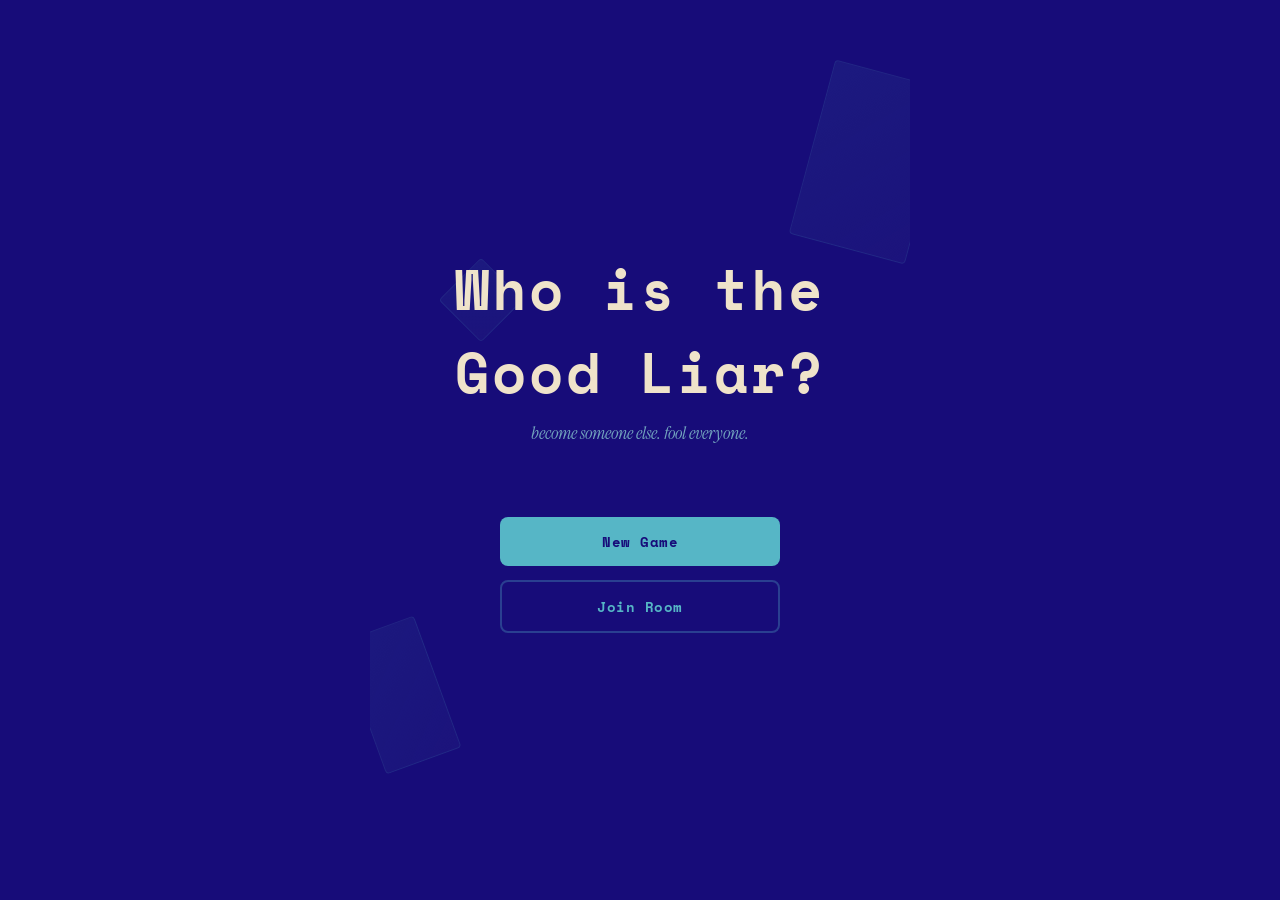
==== public/index.html @ 17dc5bae "Merge remote-tracking branch 'origin/Mariam's-Demo' into Nasra's-Demo # Conflicts: #	.idea/checkstyl" ====
<!DOCTYPE html>
<html lang="en">
<head>
    <meta charset="UTF-8" />
    <meta name="viewport" content="width=device-width, initial-scale=1.0, maximum-scale=1.0, user-scalable=no" />
    <title>Who is the Good Liar?</title>
    <link rel="preconnect" href="https://fonts.googleapis.com" />
    <link rel="preconnect" href="https://fonts.gstatic.com" crossorigin />
    <link href="https://fonts.googleapis.com/css2?family=Space+Mono:wght@400;700&family=Instrument+Serif:ital@0;1&display=swap" rel="stylesheet" />
    <link rel="stylesheet" href="css/style.css">
</head>
<body>

<!-- ═══════════════════════════════════════════════════ -->
<!-- SCREEN 1: LANDING                                  -->
<!-- ═══════════════════════════════════════════════════ -->
<div id="screen-landing" class="screen active">
    <div class="screen-inner">
        <div class="landing-deco">
            <div class="mirror-shard shard-1"></div>
            <div class="mirror-shard shard-2"></div>
            <div class="mirror-shard shard-3"></div>
        </div>

        <header class="landing-header">
            <h1 class="game-title" data-text="Who is the Good Liar?">Who is the Good Liar?</h1>
            <p class="game-tagline">become someone else. fool everyone.</p>
        </header>

        <div class="landing-actions">
            <button class="btn btn-primary" id="btn-new-game">New Game</button>
            <button class="btn btn-ghost" id="btn-join-game">Join Room</button>
        </div>

        <!-- Join form (hidden by default, shown when "Join Room" clicked) -->
        <div class="join-form hidden" id="join-form">
            <div class="input-group">
                <label for="join-name">Your name</label>
                <input type="text" id="join-name" placeholder="Enter your name..." maxlength="20" autocomplete="off" />
            </div>
            <div class="input-group">
                <label for="join-code">Room code</label>
                <input type="text" id="join-code" placeholder="XXXX" maxlength="4" class="input-code" autocomplete="off" />
            </div>
            <button class="btn btn-primary" id="btn-join-submit" disabled>Join Game</button>
            <button class="btn-back" id="btn-join-back">← back</button>
        </div>
    </div>
</div>

<!-- ═══════════════════════════════════════════════════ -->
<!-- SCREEN 2: NEW GAME SETUP (Host Only)               -->
<!-- ═══════════════════════════════════════════════════ -->
<div id="screen-setup" class="screen">
    <div class="screen-inner">
        <h2 class="screen-title">Game Settings</h2>

        <div class="setup-form">
            <div class="input-group">
                <label for="host-name">Your name</label>
                <input type="text" id="host-name" placeholder="Enter your name..." maxlength="20" autocomplete="off" />
            </div>

            <div class="setting-group">
                <label>Number of Players</label>
                <div class="chip-select" id="select-players">
                    <button class="chip selected" data-value="4">4</button>
                    <button class="chip" data-value="5">5</button>
                    <button class="chip" data-value="6">6</button>
                    <button class="chip" data-value="7">7</button>
                    <button class="chip" data-value="8">8</button>
                </div>
            </div>

            <div class="setting-group">
                <label>Round 1 Questions <span class="label-hint">(be yourself)</span></label>
                <div class="chip-select" id="select-r1-questions">
                    <button class="chip selected" data-value="7">7</button>
                    <button class="chip" data-value="8">8</button>
                    <button class="chip" data-value="9">9</button>
                    <button class="chip" data-value="10">10</button>
                </div>
            </div>

            <div class="setting-group">
                <label>Round 2 Questions <span class="label-hint">(be someone else)</span></label>
                <div class="chip-select" id="select-r2-questions">
                    <button class="chip selected" data-value="4">4</button>
                    <button class="chip" data-value="5">5</button>
                    <button class="chip" data-value="6">6</button>
                    <button class="chip" data-value="7">7</button>
                </div>
            </div>

            <div class="setting-group">
                <label>Timer per Round: <span class="timer-value" id="timer-value">5 min</span></label>
                <input type="range" id="timer-slider" min="2" max="10" value="5" class="slider" />
                <div class="slider-labels">
                    <span>2 min</span>
                    <span>10 min</span>
                </div>
            </div>

            <button class="btn btn-primary btn-full" id="btn-create-game" disabled>Create Game</button>
        </div>

        <button class="btn-back" id="btn-setup-back">← back</button>
    </div>
</div>

<!-- ═══════════════════════════════════════════════════ -->
<!-- SCREEN 3: LOBBY / WAITING ROOM                     -->
<!-- ═══════════════════════════════════════════════════ -->
<div id="screen-lobby" class="screen">
    <div class="screen-inner">
        <h2 class="screen-title">Waiting Room</h2>

        <div class="room-code-box">
            <span class="room-code-label">ROOM CODE</span>
            <span class="room-code" id="lobby-room-code">XXXX</span>
        </div>

        <div class="share-link-box">
            <label>Share this link</label>
            <div class="copy-row">
                <input type="text" id="lobby-link" readonly class="link-input" />
                <button class="btn-icon" id="btn-copy-link" title="Copy link">📋</button>
            </div>
            <span class="copy-toast hidden" id="copy-toast">Copied!</span>
        </div>

        <div class="players-section">
            <h3>Players <span class="player-count" id="lobby-player-count">1 / 4</span></h3>
            <ul class="player-list" id="lobby-player-list">
                <!-- Dynamically filled -->
                <!-- <li class="player-item"><span class="player-avatar">A</span><span class="player-name">Alice</span><span class="host-tag">HOST</span></li> -->
            </ul>
        </div>

        <div class="lobby-actions">
            <button class="btn btn-primary btn-full" id="btn-start-game" disabled>
                Waiting for players...
            </button>
        </div>
    </div>
</div>

<!-- ═══════════════════════════════════════════════════ -->
<!-- SCREEN 4: ROUND 1 — BE YOURSELF                    -->
<!-- ═══════════════════════════════════════════════════ -->
<div id="screen-round1" class="screen">
    <div class="screen-inner">
        <div class="round-header">
            <div class="round-badge">ROUND 1</div>
            <h2 class="round-title">Be Yourself</h2>
            <p class="round-subtitle">Answer honestly. These answers define you.</p>
        </div>

        <div class="timer-bar">
            <div class="timer-fill" id="r1-timer-fill"></div>
            <span class="timer-text" id="r1-timer-text">5:00</span>
        </div>

        <div class="questions-container" id="r1-questions">
            <!-- Dynamically filled with questions -->
            <!--
            <div class="question-block">
              <span class="q-number">Q1</span>
              <p class="q-text">What food would you defend with your life?</p>
              <textarea class="q-answer" data-index="0" placeholder="Your answer..." rows="2"></textarea>
            </div>
            -->
        </div>

        <div class="round-footer">
            <div class="progress-indicator">
                <span class="progress-text" id="r1-progress">0 / 7 answered</span>
                <div class="progress-bar-mini">
                    <div class="progress-fill-mini" id="r1-progress-fill"></div>
                </div>
            </div>
            <button class="btn btn-primary" id="btn-r1-done" disabled>Done ✓</button>
        </div>
    </div>
</div>

<!-- ═══════════════════════════════════════════════════ -->
<!-- SCREEN 5: ROUND 1 WAITING                          -->
<!-- ═══════════════════════════════════════════════════ -->
<div id="screen-round1-wait" class="screen">
    <div class="screen-inner screen-center">
        <div class="waiting-icon pulse">◈</div>
        <h2 class="waiting-title">Answers Sealed</h2>
        <p class="waiting-sub">Waiting for other players...</p>

        <div class="timer-bar timer-bar-small">
            <div class="timer-fill" id="r1-wait-timer-fill"></div>
            <span class="timer-text" id="r1-wait-timer-text">2:30</span>
        </div>

        <div class="waiting-progress">
            <span id="r1-wait-count">1 / 4 done</span>
            <div class="progress-bar-mini">
                <div class="progress-fill-mini" id="r1-wait-progress-fill"></div>
            </div>
        </div>
    </div>
</div>

<!-- ═══════════════════════════════════════════════════ -->
<!-- SCREEN 6: ROUND 2 — BE SOMEONE ELSE                -->
<!-- ═══════════════════════════════════════════════════ -->
<div id="screen-round2" class="screen">
    <div class="screen-inner">
        <div class="round-header">
            <div class="round-badge round-badge-alt">ROUND 2</div>
            <h2 class="round-title">Be Someone Else</h2>
            <p class="round-subtitle">Read their answers. Become them. Fool everyone.</p>
        </div>

        <div class="timer-bar">
            <div class="timer-fill" id="r2-timer-fill"></div>
            <span class="timer-text" id="r2-timer-text">5:00</span>
        </div>

        <!-- The assigned player's Round 1 answers for reference -->
        <div class="assigned-profile" id="r2-assigned-profile">
            <h3 class="profile-header">Their Round 1 Answers</h3>
            <div class="profile-answers" id="r2-profile-answers">
                <!-- Dynamically filled -->
                <!--
                <div class="profile-qa">
                  <span class="profile-q">What food would you defend?</span>
                  <span class="profile-a">"Pizza forever"</span>
                </div>
                -->
            </div>
            <button class="btn btn-ghost btn-sm" id="btn-toggle-profile">Hide Profile ▲</button>
        </div>

        <!-- Round 2 questions -->
        <div class="questions-container" id="r2-questions">
            <!-- Dynamically filled -->
        </div>

        <div class="round-footer">
            <div class="progress-indicator">
                <span class="progress-text" id="r2-progress">0 / 4 answered</span>
                <div class="progress-bar-mini">
                    <div class="progress-fill-mini" id="r2-progress-fill"></div>
                </div>
            </div>
            <button class="btn btn-primary" id="btn-r2-done" disabled>Done ✓</button>
        </div>
    </div>
</div>

<!-- ═══════════════════════════════════════════════════ -->
<!-- SCREEN 7: ROUND 2 WAITING                          -->
<!-- ═══════════════════════════════════════════════════ -->
<div id="screen-round2-wait" class="screen">
    <div class="screen-inner screen-center">
        <div class="waiting-icon pulse">◈</div>
        <h2 class="waiting-title">Identity Sealed</h2>
        <p class="waiting-sub">Waiting for other liars...</p>

        <div class="timer-bar timer-bar-small">
            <div class="timer-fill" id="r2-wait-timer-fill"></div>
            <span class="timer-text" id="r2-wait-timer-text">2:30</span>
        </div>

        <div class="waiting-progress">
            <span id="r2-wait-count">1 / 4 done</span>
            <div class="progress-bar-mini">
                <div class="progress-fill-mini" id="r2-wait-progress-fill"></div>
            </div>
        </div>
    </div>
</div>

<!-- ═══════════════════════════════════════════════════ -->
<!-- SCREEN 8: VOTING — HOT SEAT                        -->
<!-- ═══════════════════════════════════════════════════ -->
<div id="screen-voting" class="screen">
    <div class="screen-inner">
        <div class="round-header">
            <div class="round-badge round-badge-vote">VOTING</div>
            <h2 class="round-title" id="voting-title">Evaluating P1</h2>
            <p class="round-subtitle" id="voting-subtitle">Rate how well the impersonator matched</p>
        </div>

        <!-- Voting progress dots -->
        <div class="voting-dots" id="voting-dots">
            <!-- <span class="dot dot-active"></span><span class="dot"></span>... -->
        </div>

        <!-- The player being evaluated sees this -->
        <div class="voting-locked hidden" id="voting-locked">
            <div class="locked-icon">🔒</div>
            <h3>You're being evaluated</h3>
            <p>Sit tight — other players are voting on whether your impersonator fooled them.</p>
        </div>

        <!-- Other players see this -->
        <div class="voting-active" id="voting-active">
            <!-- Round 1 answers (the real person) -->
            <div class="voting-section">
                <h3 class="voting-section-label">Round 1 — Their Real Answers</h3>
                <div class="voting-answers" id="voting-r1-answers">
                    <!-- Dynamically filled -->
                </div>
            </div>

            <!-- Round 2 answers (the impersonator) -->
            <div class="voting-section voting-section-alt">
                <h3 class="voting-section-label">Round 2 — The Impersonator's Answers</h3>
                <div class="voting-answers" id="voting-r2-answers">
                    <!-- Dynamically filled -->
                </div>
            </div>

            <!-- Star rating -->
            <div class="rating-section">
                <p class="rating-prompt">Does Round 2 match Round 1?<br>Is the impersonator a good liar?</p>
                <div class="star-rating" id="star-rating">
                    <button class="star" data-value="1">★</button>
                    <button class="star" data-value="2">★</button>
                    <button class="star" data-value="3">★</button>
                    <button class="star" data-value="4">★</button>
                    <button class="star" data-value="5">★</button>
                </div>
                <span class="rating-label" id="rating-label">Tap to rate</span>
            </div>

            <button class="btn btn-primary btn-full" id="btn-submit-vote" disabled>Submit Vote</button>
        </div>
    </div>
</div>

<!-- ═══════════════════════════════════════════════════ -->
<!-- SCREEN 9: REVEAL                                   -->
<!-- ═══════════════════════════════════════════════════ -->
<div id="screen-reveal" class="screen">
    <div class="screen-inner">
        <h2 class="screen-title reveal-title">The Reveal</h2>

        <!-- Reveal grid — all players side by side -->
        <div class="reveal-grid" id="reveal-grid">
            <!--
            Dynamically filled. Structure per player column:
            <div class="reveal-column">
              <div class="reveal-player-name">P1 — Alice</div>
              <div class="reveal-section">
                <h4>Round 1 (Own Answers)</h4>
                <div class="reveal-qa">
                  <span class="reveal-q">Q1</span>
                  <span class="reveal-a">Pizza forever</span>
                </div>
              </div>
              <div class="reveal-section reveal-section-alt">
                <h4>Round 2 (Answered by Bob)</h4>
                <div class="reveal-qa">
                  <span class="reveal-q">Q1</span>
                  <span class="reveal-a">Probably sushi</span>
                </div>
              </div>
              <div class="reveal-score">
                <span class="score-value">3.8 / 5</span>
              </div>
            </div>
            -->
        </div>

        <!-- Identity map summary -->
        <div class="reveal-summary" id="reveal-summary">
            <!--
            <div class="reveal-pair">
              <span>Bob answered for Alice</span>
              <span class="reveal-pair-score">3.8 ★</span>
            </div>
            -->
        </div>

        <button class="btn btn-primary btn-full" id="btn-see-winner">See The Winner →</button>
    </div>
</div>

<!-- ═══════════════════════════════════════════════════ -->
<!-- SCREEN 10: WINNER                                  -->
<!-- ═══════════════════════════════════════════════════ -->
<div id="screen-winner" class="screen">
    <div class="screen-inner screen-center">
        <div class="winner-crown">👑</div>
        <h1 class="winner-heading" data-text="THE WINNER">THE WINNER</h1>

        <div class="winner-card" id="winner-card">
            <span class="winner-name" id="winner-name">Player Name</span>
            <span class="winner-score" id="winner-score">4.5 / 5</span>
            <span class="winner-label">The Best Liar</span>
        </div>

        <!-- Runner up -->
        <div class="runner-up" id="runner-up">
            <!-- Dynamically filled with other player scores -->
        </div>

        <button class="btn btn-primary btn-full" id="btn-new-game-restart">Start a New Game</button>
    </div>
</div>

<!-- ═══════════════════════════════════════════════════ -->
<!-- SCRIPTS                                            -->
<!-- ═══════════════════════════════════════════════════ -->
<script src="https://cdn.socket.io/4.7.5/socket.io.min.js"></script>
<script src="/js/questions.js"></script>
<script src="/js/timer.js"></script>
<script src="/js/screens.js"></script>
<script src="/js/game.js"></script>

</body>
</html>
---- public/css/style.css ----
/* ─── FONTS ─── */
/* Space Mono: headings, UI, monospace elements */
/* Instrument Serif: body text, questions, answers */

/* ─── VARIABLES ─── */
:root {
    --navy:        #170C79;
    --navy-dark:   #0e0850;
    --navy-light:  #2a1a9e;
    --cream:       #EFE3CA;
    --cream-dark:  #e0d1b0;
    --cream-light: #f7f1e4;
    --teal:        #56B6C6;
    --teal-dark:   #3d9aaa;
    --teal-light:  #8ACBD0;
    --white:       #FFFFFF;
    --dark-text:   #1a1a2e;
    --error:       #e74c5f;
    --success:     #4ecb71;

    --font-mono:   'Space Mono', monospace;
    --font-serif:  'Instrument Serif', serif;

    --radius-sm:   8px;
    --radius-md:   14px;
    --radius-lg:   20px;
    --radius-xl:   28px;

    --shadow-soft: 0 4px 24px rgba(23, 12, 121, 0.15);
    --shadow-card: 0 2px 12px rgba(23, 12, 121, 0.1);
    --shadow-glow: 0 0 30px rgba(86, 182, 198, 0.3);

    --transition:  0.3s cubic-bezier(0.4, 0, 0.2, 1);
}


/* ─── RESET ─── */
*, *::before, *::after {
    box-sizing: border-box;
    margin: 0;
    padding: 0;
}

html {
    font-size: 16px;
    -webkit-text-size-adjust: 100%;
}

body {
    font-family: var(--font-serif);
    background: var(--navy-dark);
    color: var(--cream);
    min-height: 100vh;
    min-height: 100dvh;
    overflow-x: hidden;
    -webkit-font-smoothing: antialiased;
}

input, textarea, button {
    font-family: inherit;
    font-size: inherit;
}


/* ═══════════════════════════════════════════════════════
   SCREEN SYSTEM
   ═══════════════════════════════════════════════════════ */

.screen {
    display: none;
    min-height: 100vh;
    min-height: 100dvh;
    width: 100%;
    position: relative;
    overflow-y: auto;
}

.screen.active {
    display: flex;
    animation: screenFadeIn 0.4s ease-out;
}

.screen-inner {
    width: 100%;
    max-width: 480px;
    margin: 0 auto;
    padding: 40px 20px 60px;
    display: flex;
    flex-direction: column;
    gap: 24px;
}

.screen-center {
    align-items: center;
    justify-content: center;
    text-align: center;
    min-height: 100vh;
    min-height: 100dvh;
}

@keyframes screenFadeIn {
    from { opacity: 0; transform: translateY(12px); }
    to { opacity: 1; transform: translateY(0); }
}


/* ═══════════════════════════════════════════════════════
   SCREEN 1: LANDING
   ═══════════════════════════════════════════════════════ */

#screen-landing {
    background: var(--navy);
    align-items: center;
    justify-content: center;
}

#screen-landing .screen-inner {
    align-items: center;
    text-align: center;
    justify-content: center;
    min-height: 100vh;
    min-height: 100dvh;
    position: relative;
}

/* Floating decorative mirror shards */
.landing-deco {
    position: absolute;
    inset: 0;
    pointer-events: none;
    overflow: hidden;
}

.mirror-shard {
    position: absolute;
    background: linear-gradient(135deg, rgba(86, 182, 198, 0.08), rgba(138, 203, 208, 0.04));
    border: 1px solid rgba(86, 182, 198, 0.1);
    border-radius: 4px;
}

.shard-1 {
    width: 120px;
    height: 180px;
    top: 8%;
    right: -20px;
    transform: rotate(15deg);
    animation: shardFloat1 8s ease-in-out infinite;
}

.shard-2 {
    width: 80px;
    height: 140px;
    bottom: 15%;
    left: -10px;
    transform: rotate(-20deg);
    animation: shardFloat2 10s ease-in-out infinite;
}

.shard-3 {
    width: 60px;
    height: 60px;
    top: 30%;
    left: 15%;
    transform: rotate(45deg);
    animation: shardFloat3 6s ease-in-out infinite;
}

@keyframes shardFloat1 {
    0%, 100% { transform: rotate(15deg) translateY(0); }
    50% { transform: rotate(18deg) translateY(-15px); }
}

@keyframes shardFloat2 {
    0%, 100% { transform: rotate(-20deg) translateX(0); }
    50% { transform: rotate(-17deg) translateX(10px); }
}

@keyframes shardFloat3 {
    0%, 100% { transform: rotate(45deg) scale(1); }
    50% { transform: rotate(50deg) scale(1.1); }
}

/* Title with glitch effect */
.game-title {
    font-family: var(--font-mono);
    font-size: clamp(2rem, 8vw, 3.5rem);
    font-weight: 700;
    letter-spacing: 3px;
    color: var(--cream);
    position: relative;
    margin-bottom: 8px;
}

.game-title::before,
.game-title::after {
    content: attr(data-text);
    position: absolute;
    top: 0;
    left: 0;
    width: 100%;
    height: 100%;
}

.game-title::before {
    color: var(--teal);
    z-index: -1;
    animation: glitch1 4s infinite;
}

.game-title::after {
    color: var(--teal-light);
    z-index: -2;
    animation: glitch2 4s infinite;
}

@keyframes glitch1 {
    0%, 88%, 100% { clip-path: inset(0 0 0 0); transform: translate(0); }
    90% { clip-path: inset(20% 0 40% 0); transform: translate(-3px, 1px); }
    92% { clip-path: inset(60% 0 10% 0); transform: translate(3px, -1px); }
    94% { clip-path: inset(0 0 80% 0); transform: translate(-2px, 2px); }
}

@keyframes glitch2 {
    0%, 88%, 100% { clip-path: inset(0 0 0 0); transform: translate(0); }
    89% { clip-path: inset(40% 0 20% 0); transform: translate(3px, -1px); }
    91% { clip-path: inset(10% 0 60% 0); transform: translate(-3px, 1px); }
    93% { clip-path: inset(80% 0 0 0); transform: translate(2px, -2px); }
}

.game-tagline {
    font-family: var(--font-serif);
    font-size: 1.15rem;
    font-style: italic;
    color: var(--teal-light);
    opacity: 0.8;
    margin-bottom: 48px;
}

.landing-actions {
    display: flex;
    flex-direction: column;
    gap: 14px;
    width: 100%;
    max-width: 280px;
}

/* Join form */
.join-form {
    width: 100%;
    max-width: 300px;
    display: flex;
    flex-direction: column;
    gap: 16px;
    animation: screenFadeIn 0.3s ease-out;
}

.join-form.hidden ~ .landing-actions {
    display: flex;
}

.join-form:not(.hidden) ~ .landing-actions {
    display: none;
}


/* ═══════════════════════════════════════════════════════
   SCREEN 2: SETUP
   ═══════════════════════════════════════════════════════ */

#screen-setup {
    background: var(--navy);
}

.screen-title {
    font-family: var(--font-mono);
    font-size: 1.5rem;
    font-weight: 700;
    color: var(--cream);
    letter-spacing: 1px;
}

.setup-form {
    display: flex;
    flex-direction: column;
    gap: 28px;
}

.setting-group {
    display: flex;
    flex-direction: column;
    gap: 10px;
}

.setting-group > label {
    font-family: var(--font-mono);
    font-size: 0.85rem;
    font-weight: 700;
    color: var(--cream);
    letter-spacing: 0.5px;
}

.label-hint {
    font-weight: 400;
    color: var(--teal-light);
    font-size: 0.8rem;
}

/* Chip selectors */
.chip-select {
    display: flex;
    gap: 8px;
    flex-wrap: wrap;
}

.chip {
    font-family: var(--font-mono);
    font-size: 0.9rem;
    font-weight: 700;
    padding: 10px 20px;
    border-radius: var(--radius-sm);
    border: 2px solid rgba(86, 182, 198, 0.3);
    background: transparent;
    color: var(--teal-light);
    cursor: pointer;
    transition: var(--transition);
}

.chip:hover {
    border-color: var(--teal);
    color: var(--teal);
}

.chip.selected {
    background: var(--teal);
    border-color: var(--teal);
    color: var(--navy);
}

/* Slider */
.slider {
    -webkit-appearance: none;
    appearance: none;
    width: 100%;
    height: 6px;
    border-radius: 3px;
    background: rgba(86, 182, 198, 0.2);
    outline: none;
}

.slider::-webkit-slider-thumb {
    -webkit-appearance: none;
    appearance: none;
    width: 24px;
    height: 24px;
    border-radius: 50%;
    background: var(--teal);
    cursor: pointer;
    box-shadow: var(--shadow-glow);
    transition: var(--transition);
}

.slider::-webkit-slider-thumb:hover {
    transform: scale(1.15);
}

.slider::-moz-range-thumb {
    width: 24px;
    height: 24px;
    border-radius: 50%;
    background: var(--teal);
    cursor: pointer;
    border: none;
    box-shadow: var(--shadow-glow);
}

.slider-labels {
    display: flex;
    justify-content: space-between;
    font-family: var(--font-mono);
    font-size: 0.75rem;
    color: var(--teal-light);
    opacity: 0.6;
}

.timer-value {
    color: var(--teal);
    font-weight: 400;
}


/* ═══════════════════════════════════════════════════════
   SCREEN 3: LOBBY
   ═══════════════════════════════════════════════════════ */

#screen-lobby {
    background: var(--navy);
}

.room-code-box {
    display: flex;
    flex-direction: column;
    align-items: center;
    gap: 8px;
    padding: 28px;
    background: rgba(86, 182, 198, 0.06);
    border: 1px solid rgba(86, 182, 198, 0.15);
    border-radius: var(--radius-lg);
}

.room-code-label {
    font-family: var(--font-mono);
    font-size: 0.7rem;
    font-weight: 700;
    letter-spacing: 3px;
    color: var(--teal-light);
    opacity: 0.7;
}

.room-code {
    font-family: var(--font-mono);
    font-size: 3rem;
    font-weight: 700;
    letter-spacing: 12px;
    color: var(--teal);
}

.share-link-box {
    display: flex;
    flex-direction: column;
    gap: 8px;
}

.share-link-box > label {
    font-family: var(--font-mono);
    font-size: 0.8rem;
    color: var(--teal-light);
    opacity: 0.7;
}

.copy-row {
    display: flex;
    gap: 8px;
}

.link-input {
    flex: 1;
    font-family: var(--font-mono);
    font-size: 0.8rem;
    padding: 10px 14px;
    border-radius: var(--radius-sm);
    border: 1px solid rgba(86, 182, 198, 0.2);
    background: rgba(86, 182, 198, 0.06);
    color: var(--cream);
    overflow: hidden;
    text-overflow: ellipsis;
}

.btn-icon {
    width: 44px;
    height: 44px;
    display: flex;
    align-items: center;
    justify-content: center;
    border-radius: var(--radius-sm);
    border: 1px solid rgba(86, 182, 198, 0.2);
    background: rgba(86, 182, 198, 0.06);
    cursor: pointer;
    font-size: 1.1rem;
    transition: var(--transition);
}

.btn-icon:hover {
    background: rgba(86, 182, 198, 0.15);
}

.copy-toast {
    font-family: var(--font-mono);
    font-size: 0.75rem;
    color: var(--success);
    animation: toastIn 0.3s ease-out;
}

.copy-toast.hidden {
    display: none;
}

@keyframes toastIn {
    from { opacity: 0; transform: translateY(-4px); }
    to { opacity: 1; transform: translateY(0); }
}

/* Player list */
.players-section h3 {
    font-family: var(--font-mono);
    font-size: 0.9rem;
    font-weight: 700;
    color: var(--cream);
    display: flex;
    align-items: center;
    gap: 10px;
    margin-bottom: 12px;
}

.player-count {
    font-weight: 400;
    color: var(--teal-light);
    font-size: 0.8rem;
}

.player-list {
    list-style: none;
    display: flex;
    flex-direction: column;
    gap: 8px;
}

.player-item {
    display: flex;
    align-items: center;
    gap: 12px;
    padding: 12px 16px;
    background: rgba(86, 182, 198, 0.06);
    border: 1px solid rgba(86, 182, 198, 0.1);
    border-radius: var(--radius-md);
    animation: playerJoin 0.4s ease-out;
}

@keyframes playerJoin {
    from { opacity: 0; transform: translateX(-10px); }
    to { opacity: 1; transform: translateX(0); }
}

.player-avatar {
    width: 36px;
    height: 36px;
    border-radius: 50%;
    background: var(--teal);
    color: var(--navy);
    font-family: var(--font-mono);
    font-weight: 700;
    font-size: 0.9rem;
    display: flex;
    align-items: center;
    justify-content: center;
}

.player-name {
    flex: 1;
    font-family: var(--font-mono);
    font-size: 0.9rem;
    color: var(--cream);
}

.host-tag {
    font-family: var(--font-mono);
    font-size: 0.65rem;
    font-weight: 700;
    letter-spacing: 1px;
    padding: 4px 8px;
    border-radius: 4px;
    background: rgba(86, 182, 198, 0.15);
    color: var(--teal);
}


/* ═══════════════════════════════════════════════════════
   SCREENS 4 & 6: ROUND 1 & ROUND 2
   ═══════════════════════════════════════════════════════ */

#screen-round1,
#screen-round2 {
    background: var(--navy);
}

.round-header {
    text-align: center;
    margin-bottom: 8px;
}

.round-badge {
    display: inline-block;
    font-family: var(--font-mono);
    font-size: 0.7rem;
    font-weight: 700;
    letter-spacing: 3px;
    padding: 6px 16px;
    border-radius: 20px;
    background: var(--teal);
    color: var(--navy);
    margin-bottom: 12px;
}

.round-badge-alt {
    background: var(--cream);
    color: var(--navy);
}

.round-badge-vote {
    background: var(--teal-light);
    color: var(--navy);
}

.round-title {
    font-family: var(--font-serif);
    font-size: 1.8rem;
    font-style: italic;
    color: var(--cream);
    margin-bottom: 4px;
}

.round-subtitle {
    font-family: var(--font-mono);
    font-size: 0.8rem;
    color: var(--teal-light);
    opacity: 0.7;
}

/* Timer bar */
.timer-bar {
    position: relative;
    width: 100%;
    height: 36px;
    background: rgba(86, 182, 198, 0.08);
    border-radius: var(--radius-sm);
    border: 1px solid rgba(86, 182, 198, 0.12);
    overflow: hidden;
}

.timer-bar-small {
    height: 28px;
    max-width: 300px;
}

.timer-fill {
    position: absolute;
    top: 0;
    left: 0;
    height: 100%;
    background: linear-gradient(90deg, var(--teal), var(--teal-light));
    border-radius: var(--radius-sm);
    transition: width 1s linear;
}

.timer-fill.danger {
    background: linear-gradient(90deg, var(--error), #ff7b8a);
}

.timer-text {
    position: absolute;
    top: 50%;
    left: 50%;
    transform: translate(-50%, -50%);
    font-family: var(--font-mono);
    font-size: 0.85rem;
    font-weight: 700;
    color: var(--cream);
    z-index: 1;
}

/* Questions */
.questions-container {
    display: flex;
    flex-direction: column;
    gap: 20px;
}

.question-block {
    background: rgba(239, 227, 202, 0.04);
    border: 1px solid rgba(239, 227, 202, 0.08);
    border-radius: var(--radius-md);
    padding: 18px;
    display: flex;
    flex-direction: column;
    gap: 10px;
}

.q-number {
    font-family: var(--font-mono);
    font-size: 0.7rem;
    font-weight: 700;
    letter-spacing: 2px;
    color: var(--teal);
}

.q-text {
    font-family: var(--font-serif);
    font-size: 1.1rem;
    color: var(--cream);
    line-height: 1.5;
}

.q-answer {
    width: 100%;
    padding: 12px 14px;
    border-radius: var(--radius-sm);
    border: 1px solid rgba(86, 182, 198, 0.2);
    background: rgba(86, 182, 198, 0.04);
    color: var(--cream);
    font-family: var(--font-serif);
    font-size: 1rem;
    line-height: 1.5;
    resize: vertical;
    transition: var(--transition);
}

.q-answer::placeholder {
    color: rgba(239, 227, 202, 0.3);
}

.q-answer:focus {
    outline: none;
    border-color: var(--teal);
    box-shadow: 0 0 0 3px rgba(86, 182, 198, 0.15);
}

.q-answer.filled {
    border-color: rgba(86, 182, 198, 0.4);
}

/* Round footer */
.round-footer {
    position: sticky;
    bottom: 0;
    background: var(--navy);
    padding: 16px 0;
    border-top: 1px solid rgba(86, 182, 198, 0.1);
    display: flex;
    align-items: center;
    justify-content: space-between;
    gap: 16px;
    z-index: 10;
}

.progress-indicator {
    flex: 1;
    display: flex;
    flex-direction: column;
    gap: 6px;
}

.progress-text {
    font-family: var(--font-mono);
    font-size: 0.75rem;
    color: var(--teal-light);
    opacity: 0.7;
}

.progress-bar-mini {
    width: 100%;
    height: 4px;
    background: rgba(86, 182, 198, 0.12);
    border-radius: 2px;
    overflow: hidden;
}

.progress-fill-mini {
    height: 100%;
    background: var(--teal);
    border-radius: 2px;
    transition: width 0.3s ease;
}


/* ═══════════════════════════════════════════════════════
   SCREENS 5 & 7: WAITING
   ═══════════════════════════════════════════════════════ */

#screen-round1-wait,
#screen-round2-wait {
    background: var(--navy);
}

.waiting-icon {
    font-size: 3rem;
    color: var(--teal);
    margin-bottom: 16px;
}

.pulse {
    animation: pulse 2s ease-in-out infinite;
}

@keyframes pulse {
    0%, 100% { opacity: 1; transform: scale(1); }
    50% { opacity: 0.5; transform: scale(1.08); }
}

.waiting-title {
    font-family: var(--font-serif);
    font-size: 1.6rem;
    font-style: italic;
    color: var(--cream);
    margin-bottom: 4px;
}

.waiting-sub {
    font-family: var(--font-mono);
    font-size: 0.85rem;
    color: var(--teal-light);
    opacity: 0.6;
    margin-bottom: 24px;
}

.waiting-progress {
    display: flex;
    flex-direction: column;
    gap: 8px;
    align-items: center;
    width: 100%;
    max-width: 250px;
    margin-top: 20px;
}

.waiting-progress > span {
    font-family: var(--font-mono);
    font-size: 0.8rem;
    color: var(--teal-light);
}


/* ═══════════════════════════════════════════════════════
   ROUND 2 — ASSIGNED PROFILE CARD
   ═══════════════════════════════════════════════════════ */

.assigned-profile {
    background: rgba(239, 227, 202, 0.05);
    border: 1px solid rgba(239, 227, 202, 0.12);
    border-radius: var(--radius-lg);
    padding: 20px;
    margin-bottom: 8px;
}

.profile-header {
    font-family: var(--font-mono);
    font-size: 0.8rem;
    font-weight: 700;
    letter-spacing: 1px;
    color: var(--cream);
    margin-bottom: 14px;
}

.profile-answers {
    display: flex;
    flex-direction: column;
    gap: 12px;
    max-height: 300px;
    overflow-y: auto;
}

.profile-answers.collapsed {
    max-height: 0;
    overflow: hidden;
    margin: 0;
}

.profile-qa {
    display: flex;
    flex-direction: column;
    gap: 4px;
    padding-bottom: 10px;
    border-bottom: 1px solid rgba(239, 227, 202, 0.06);
}

.profile-qa:last-child {
    border-bottom: none;
    padding-bottom: 0;
}

.profile-q {
    font-family: var(--font-mono);
    font-size: 0.75rem;
    color: var(--teal-light);
    opacity: 0.7;
}

.profile-a {
    font-family: var(--font-serif);
    font-size: 1rem;
    font-style: italic;
    color: var(--cream);
}

.btn-sm {
    font-size: 0.75rem;
    padding: 6px 12px;
    margin-top: 10px;
}


/* ═══════════════════════════════════════════════════════
   SCREEN 8: VOTING
   ═══════════════════════════════════════════════════════ */

#screen-voting {
    background: var(--navy);
}

.voting-dots {
    display: flex;
    justify-content: center;
    gap: 8px;
    margin-bottom: 8px;
}

.dot {
    width: 10px;
    height: 10px;
    border-radius: 50%;
    background: rgba(86, 182, 198, 0.2);
    transition: var(--transition);
}

.dot-active {
    background: var(--teal);
    box-shadow: 0 0 8px rgba(86, 182, 198, 0.4);
}

.dot-done {
    background: var(--teal-light);
}

/* Locked state (player being evaluated) */
.voting-locked {
    text-align: center;
    padding: 60px 20px;
}

.voting-locked.hidden {
    display: none;
}

.locked-icon {
    font-size: 3rem;
    margin-bottom: 16px;
}

.voting-locked h3 {
    font-family: var(--font-serif);
    font-size: 1.4rem;
    font-style: italic;
    color: var(--cream);
    margin-bottom: 8px;
}

.voting-locked p {
    font-family: var(--font-mono);
    font-size: 0.8rem;
    color: var(--teal-light);
    opacity: 0.6;
    max-width: 300px;
    margin: 0 auto;
    line-height: 1.5;
}

/* Active voting */
.voting-active.hidden {
    display: none;
}

.voting-section {
    background: rgba(86, 182, 198, 0.04);
    border: 1px solid rgba(86, 182, 198, 0.1);
    border-radius: var(--radius-md);
    padding: 18px;
    margin-bottom: 16px;
}

.voting-section-alt {
    background: rgba(239, 227, 202, 0.04);
    border-color: rgba(239, 227, 202, 0.1);
}

.voting-section-label {
    font-family: var(--font-mono);
    font-size: 0.75rem;
    font-weight: 700;
    letter-spacing: 1px;
    color: var(--teal);
    margin-bottom: 14px;
}

.voting-section-alt .voting-section-label {
    color: var(--cream);
}

.voting-answers {
    display: flex;
    flex-direction: column;
    gap: 12px;
}

.voting-qa {
    display: flex;
    flex-direction: column;
    gap: 3px;
}

.voting-q {
    font-family: var(--font-mono);
    font-size: 0.72rem;
    color: var(--teal-light);
    opacity: 0.6;
}

.voting-a {
    font-family: var(--font-serif);
    font-size: 0.95rem;
    color: var(--cream);
    font-style: italic;
}

/* Star rating */
.rating-section {
    text-align: center;
    padding: 24px 0;
}

.rating-prompt {
    font-family: var(--font-mono);
    font-size: 0.8rem;
    color: var(--teal-light);
    line-height: 1.6;
    margin-bottom: 16px;
}

.star-rating {
    display: flex;
    justify-content: center;
    gap: 8px;
    margin-bottom: 8px;
}

.star {
    font-size: 2.2rem;
    background: none;
    border: none;
    color: rgba(86, 182, 198, 0.2);
    cursor: pointer;
    transition: var(--transition);
    padding: 4px;
}

.star:hover,
.star.hovered {
    color: rgba(86, 182, 198, 0.5);
    transform: scale(1.1);
}

.star.selected {
    color: var(--teal);
    text-shadow: 0 0 12px rgba(86, 182, 198, 0.5);
}

.rating-label {
    font-family: var(--font-mono);
    font-size: 0.75rem;
    color: var(--teal-light);
    opacity: 0.5;
}


/* ═══════════════════════════════════════════════════════
   SCREEN 9: REVEAL
   ═══════════════════════════════════════════════════════ */

#screen-reveal {
    background: var(--navy);
}

#screen-reveal .screen-inner {
    max-width: 100%;
    padding: 40px 16px 60px;
}

.reveal-title {
    text-align: center;
    font-family: var(--font-serif);
    font-size: 2rem;
    font-style: italic;
    margin-bottom: 8px;
}

.reveal-grid {
    display: grid;
    grid-template-columns: repeat(auto-fit, minmax(220px, 1fr));
    gap: 16px;
    width: 100%;
    max-width: 960px;
    margin: 0 auto;
}

.reveal-column {
    background: rgba(239, 227, 202, 0.03);
    border: 1px solid rgba(239, 227, 202, 0.08);
    border-radius: var(--radius-md);
    padding: 18px;
    display: flex;
    flex-direction: column;
    gap: 14px;
}

.reveal-player-name {
    font-family: var(--font-mono);
    font-size: 0.85rem;
    font-weight: 700;
    color: var(--teal);
    text-align: center;
    padding-bottom: 10px;
    border-bottom: 1px solid rgba(86, 182, 198, 0.15);
}

.reveal-section {
    display: flex;
    flex-direction: column;
    gap: 8px;
}

.reveal-section h4 {
    font-family: var(--font-mono);
    font-size: 0.7rem;
    font-weight: 700;
    letter-spacing: 1px;
    color: var(--teal-light);
    opacity: 0.7;
}

.reveal-section-alt h4 {
    color: var(--cream);
}

.reveal-qa {
    display: flex;
    gap: 8px;
    align-items: baseline;
}

.reveal-q {
    font-family: var(--font-mono);
    font-size: 0.65rem;
    font-weight: 700;
    color: var(--teal);
    flex-shrink: 0;
    min-width: 24px;
}

.reveal-a {
    font-family: var(--font-serif);
    font-size: 0.9rem;
    color: var(--cream);
    font-style: italic;
}

.reveal-score {
    text-align: center;
    padding-top: 10px;
    border-top: 1px solid rgba(86, 182, 198, 0.15);
}

.score-value {
    font-family: var(--font-mono);
    font-size: 1.4rem;
    font-weight: 700;
    color: var(--teal);
}

/* Reveal summary */
.reveal-summary {
    max-width: 480px;
    margin: 16px auto 0;
    display: flex;
    flex-direction: column;
    gap: 8px;
}

.reveal-pair {
    display: flex;
    justify-content: space-between;
    align-items: center;
    padding: 12px 16px;
    background: rgba(86, 182, 198, 0.06);
    border-radius: var(--radius-sm);
    font-family: var(--font-mono);
    font-size: 0.8rem;
    color: var(--cream);
}

.reveal-pair-score {
    color: var(--teal);
    font-weight: 700;
}


/* ═══════════════════════════════════════════════════════
   SCREEN 10: WINNER
   ═══════════════════════════════════════════════════════ */

#screen-winner {
    background: var(--navy);
}

.winner-crown {
    font-size: 4rem;
    animation: crownBounce 1s ease-out;
    margin-bottom: 8px;
}

@keyframes crownBounce {
    0% { transform: translateY(-40px) scale(0.5); opacity: 0; }
    50% { transform: translateY(8px) scale(1.1); }
    100% { transform: translateY(0) scale(1); opacity: 1; }
}

.winner-heading {
    font-family: var(--font-mono);
    font-size: clamp(1.8rem, 6vw, 2.5rem);
    font-weight: 700;
    letter-spacing: 3px;
    color: var(--cream);
    position: relative;
    margin-bottom: 24px;
}

/* Reuse glitch on winner */
.winner-heading::before,
.winner-heading::after {
    content: attr(data-text);
    position: absolute;
    top: 0;
    left: 0;
    width: 100%;
    height: 100%;
}

.winner-heading::before {
    color: var(--teal);
    z-index: -1;
    animation: glitch1 4s infinite;
}

.winner-heading::after {
    color: var(--teal-light);
    z-index: -2;
    animation: glitch2 4s infinite;
}

.winner-card {
    background: linear-gradient(135deg, rgba(86, 182, 198, 0.12), rgba(239, 227, 202, 0.06));
    border: 2px solid var(--teal);
    border-radius: var(--radius-xl);
    padding: 36px 40px;
    display: flex;
    flex-direction: column;
    align-items: center;
    gap: 8px;
    box-shadow: var(--shadow-glow);
    animation: cardReveal 0.6s ease-out 0.3s both;
}

@keyframes cardReveal {
    from { opacity: 0; transform: scale(0.9); }
    to { opacity: 1; transform: scale(1); }
}

.winner-name {
    font-family: var(--font-serif);
    font-size: 2rem;
    font-style: italic;
    color: var(--cream);
}

.winner-score {
    font-family: var(--font-mono);
    font-size: 2.5rem;
    font-weight: 700;
    color: var(--teal);
}

.winner-label {
    font-family: var(--font-mono);
    font-size: 0.8rem;
    letter-spacing: 2px;
    color: var(--teal-light);
    opacity: 0.7;
}

.runner-up {
    display: flex;
    flex-direction: column;
    gap: 8px;
    width: 100%;
    max-width: 300px;
    margin-top: 24px;
}

.runner-item {
    display: flex;
    justify-content: space-between;
    align-items: center;
    padding: 10px 16px;
    background: rgba(86, 182, 198, 0.04);
    border-radius: var(--radius-sm);
    font-family: var(--font-mono);
    font-size: 0.8rem;
    color: var(--teal-light);
}

.runner-score {
    color: var(--teal);
    font-weight: 700;
}


/* ═══════════════════════════════════════════════════════
   SHARED COMPONENTS
   ═══════════════════════════════════════════════════════ */

/* Buttons */
.btn {
    font-family: var(--font-mono);
    font-size: 0.9rem;
    font-weight: 700;
    padding: 14px 28px;
    border-radius: var(--radius-sm);
    border: none;
    cursor: pointer;
    transition: var(--transition);
    letter-spacing: 0.5px;
    text-align: center;
}

.btn:disabled {
    opacity: 0.35;
    cursor: not-allowed;
}

.btn-primary {
    background: var(--teal);
    color: var(--navy);
}

.btn-primary:not(:disabled):hover {
    background: var(--teal-light);
    box-shadow: var(--shadow-glow);
    transform: translateY(-1px);
}

.btn-primary:not(:disabled):active {
    transform: translateY(0);
}

.btn-ghost {
    background: transparent;
    color: var(--teal);
    border: 2px solid rgba(86, 182, 198, 0.3);
}

.btn-ghost:not(:disabled):hover {
    border-color: var(--teal);
    background: rgba(86, 182, 198, 0.06);
}

.btn-full {
    width: 100%;
}

.btn-back {
    background: none;
    border: none;
    font-family: var(--font-mono);
    font-size: 0.8rem;
    color: var(--teal-light);
    opacity: 0.5;
    cursor: pointer;
    padding: 8px;
    transition: var(--transition);
}

.btn-back:hover {
    opacity: 1;
}

/* Inputs */
.input-group {
    display: flex;
    flex-direction: column;
    gap: 6px;
}

.input-group label {
    font-family: var(--font-mono);
    font-size: 0.8rem;
    font-weight: 700;
    color: var(--cream);
    letter-spacing: 0.5px;
}

.input-group input {
    padding: 12px 14px;
    border-radius: var(--radius-sm);
    border: 1px solid rgba(86, 182, 198, 0.25);
    background: rgba(86, 182, 198, 0.04);
    color: var(--cream);
    font-size: 1rem;
    transition: var(--transition);
}

.input-group input::placeholder {
    color: rgba(239, 227, 202, 0.3);
}

.input-group input:focus {
    outline: none;
    border-color: var(--teal);
    box-shadow: 0 0 0 3px rgba(86, 182, 198, 0.15);
}

.input-code {
    font-family: var(--font-mono);
    font-size: 1.8rem;
    font-weight: 700;
    letter-spacing: 8px;
    text-align: center;
    text-transform: uppercase;
}

/* Utility */
.hidden {
    display: none !important;
}


/* ═══════════════════════════════════════════════════════
   RESPONSIVE
   ═══════════════════════════════════════════════════════ */

/* Tablets */
@media (min-width: 600px) {
    .screen-inner {
        padding: 60px 32px 80px;
    }

    .game-title {
        font-size: 3.5rem;
    }

    .question-block {
        padding: 24px;
    }
}

/* Desktop */
@media (min-width: 900px) {
    .screen-inner {
        max-width: 540px;
        padding: 80px 40px 100px;
    }

    /* Reveal grid gets more space */
    #screen-reveal .screen-inner {
        max-width: 1100px;
    }
}

/* Small phones */
@media (max-width: 380px) {
    .game-title {
        font-size: 1.8rem;
        letter-spacing: 1px;
    }

    .room-code {
        font-size: 2.2rem;
        letter-spacing: 8px;
    }

    .chip {
        padding: 8px 14px;
        font-size: 0.8rem;
    }

    .btn {
        padding: 12px 20px;
        font-size: 0.85rem;
    }
}
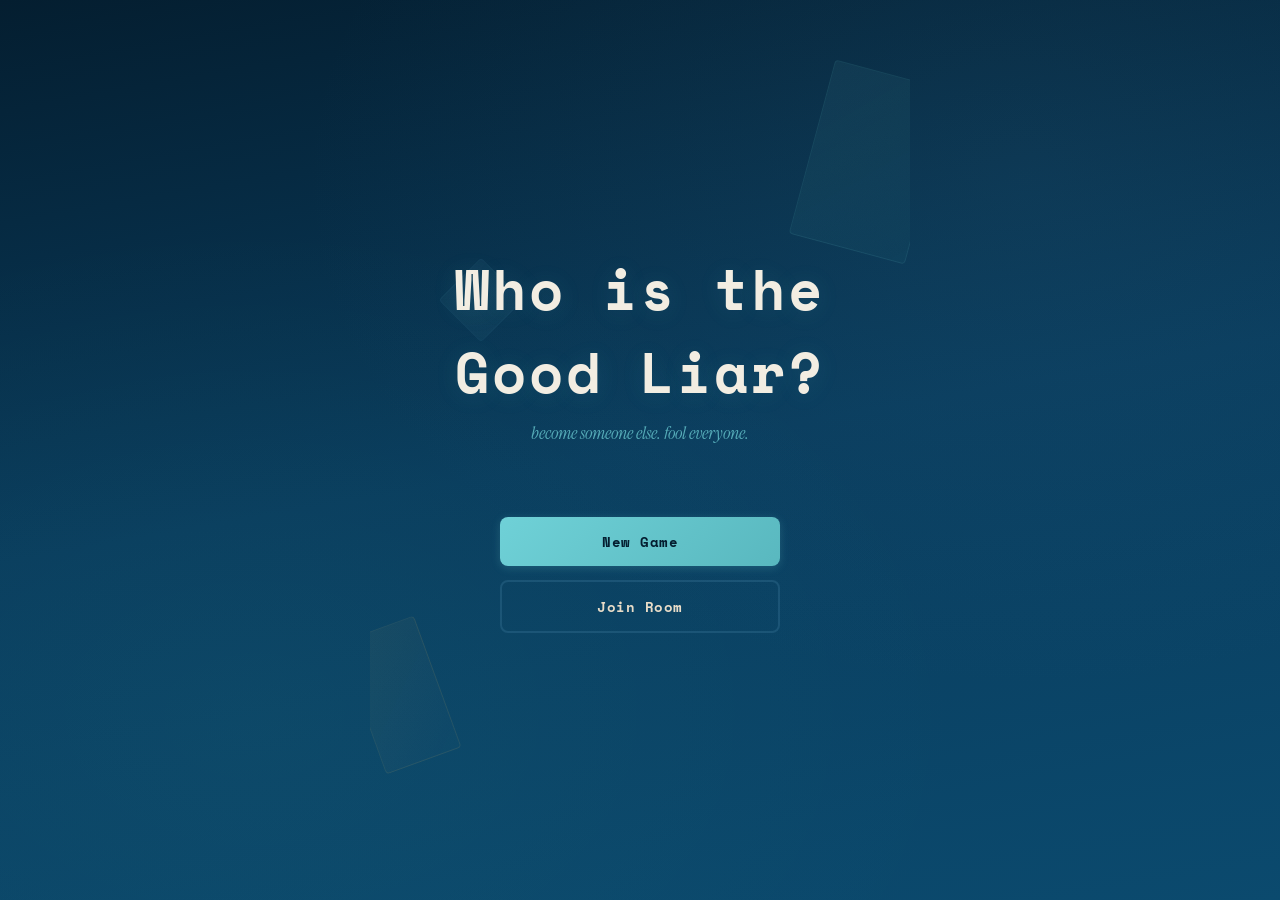
==== commit 22e130c9: "Changed the theme aand the colos or the style sheet" ====
--- a/public/index.html
+++ b/public/index.html
@@ -7,7 +7,7 @@
     <link rel="preconnect" href="https://fonts.googleapis.com" />
     <link rel="preconnect" href="https://fonts.gstatic.com" crossorigin />
     <link href="https://fonts.googleapis.com/css2?family=Space+Mono:wght@400;700&family=Instrument+Serif:ital@0;1&display=swap" rel="stylesheet" />
-    <link rel="stylesheet" href="css/style.css">
+    <link rel="stylesheet" href="./css/style.css">
 </head>
 <body>
 
@@ -418,4 +418,4 @@
 <script src="/js/game.js"></script>
 
 </body>
-</html>+</html>
--- a/public/css/style.css
+++ b/public/css/style.css
@@ -1,23 +1,46 @@
-
 /* ─── FONTS ─── */
 /* Space Mono: headings, UI, monospace elements */
 /* Instrument Serif: body text, questions, answers */
 
 /* ─── VARIABLES ─── */
 :root {
-    --navy:        #170C79;
-    --navy-dark:   #0e0850;
-    --navy-light:  #2a1a9e;
-    --cream:       #EFE3CA;
-    --cream-dark:  #e0d1b0;
-    --cream-light: #f7f1e4;
-    --teal:        #56B6C6;
-    --teal-dark:   #3d9aaa;
-    --teal-light:  #8ACBD0;
+    /* Core palette — ocean teal spectrum */
+    --deep:        #093C5D;
+    --deep-dark:   #062a42;
+    --deep-darker: #041e30;
+    --steel:       #3B7597;
+    --steel-light: #4e8cad;
+    --cyan:        #6FD1D7;
+    --cyan-dim:    #59b8bf;
+    --mint:        #5DF8D8;
+    --mint-dim:    #4adbc0;
+
+    /* Complementary warm accents */
+    --amber:       #F0B95A;
+    --amber-light: #F7D08A;
+    --amber-dim:   #d9a24a;
+    --coral:       #F07A6E;
+    --coral-light: #F5A49B;
+    --sand:        #E8DCC8;
+    --sand-light:  #F2EDE2;
+    --sand-dim:    #CABEA8;
+
+    /* Semantic */
+    --error:       #F07A6E;
+    --success:     #5DF8D8;
+
+    /* Legacy aliases so JS files still work */
+    --navy:        var(--deep);
+    --navy-dark:   var(--deep-dark);
+    --navy-light:  var(--steel);
+    --cream:       var(--sand);
+    --cream-dark:  var(--sand-dim);
+    --cream-light: var(--sand-light);
+    --teal:        var(--cyan);
+    --teal-dark:   var(--cyan-dim);
+    --teal-light:  var(--mint);
     --white:       #FFFFFF;
-    --dark-text:   #1a1a2e;
-    --error:       #e74c5f;
-    --success:     #4ecb71;
+    --dark-text:   #0a1f2e;
 
     --font-mono:   'Space Mono', monospace;
     --font-serif:  'Instrument Serif', serif;
@@ -27,9 +50,11 @@
     --radius-lg:   20px;
     --radius-xl:   28px;
 
-    --shadow-soft: 0 4px 24px rgba(23, 12, 121, 0.15);
-    --shadow-card: 0 2px 12px rgba(23, 12, 121, 0.1);
-    --shadow-glow: 0 0 30px rgba(86, 182, 198, 0.3);
+    --shadow-soft:  0 4px 24px rgba(9, 60, 93, 0.3);
+    --shadow-card:  0 2px 12px rgba(9, 60, 93, 0.2);
+    --shadow-glow:  0 0 30px rgba(111, 209, 215, 0.25);
+    --shadow-mint:  0 0 20px rgba(93, 248, 216, 0.2);
+    --shadow-amber: 0 0 20px rgba(240, 185, 90, 0.2);
 
     --transition:  0.3s cubic-bezier(0.4, 0, 0.2, 1);
 }
@@ -49,8 +74,8 @@
 
 body {
     font-family: var(--font-serif);
-    background: var(--navy-dark);
-    color: var(--cream);
+    background: var(--deep-darker);
+    color: var(--sand);
     min-height: 100vh;
     min-height: 100dvh;
     overflow-x: hidden;
@@ -78,7 +103,7 @@
 
 .screen.active {
     display: flex;
-    animation: screenFadeIn 0.4s ease-out;
+    animation: screenFadeIn 0.5s ease-out;
 }
 
 .screen-inner {
@@ -100,7 +125,7 @@
 }
 
 @keyframes screenFadeIn {
-    from { opacity: 0; transform: translateY(12px); }
+    from { opacity: 0; transform: translateY(16px); }
     to { opacity: 1; transform: translateY(0); }
 }
 
@@ -110,7 +135,10 @@
    ═══════════════════════════════════════════════════════ */
 
 #screen-landing {
-    background: var(--navy);
+    background:
+            radial-gradient(ellipse at 20% 80%, rgba(93, 248, 216, 0.04) 0%, transparent 50%),
+            radial-gradient(ellipse at 80% 20%, rgba(59, 117, 151, 0.12) 0%, transparent 50%),
+            linear-gradient(170deg, var(--deep-darker) 0%, var(--deep) 50%, #0b4a6e 100%);
     align-items: center;
     justify-content: center;
 }
@@ -134,8 +162,6 @@
 
 .mirror-shard {
     position: absolute;
-    background: linear-gradient(135deg, rgba(86, 182, 198, 0.08), rgba(138, 203, 208, 0.04));
-    border: 1px solid rgba(86, 182, 198, 0.1);
     border-radius: 4px;
 }
 
@@ -144,6 +170,8 @@
     height: 180px;
     top: 8%;
     right: -20px;
+    background: linear-gradient(135deg, rgba(111, 209, 215, 0.07), rgba(93, 248, 216, 0.03));
+    border: 1px solid rgba(111, 209, 215, 0.08);
     transform: rotate(15deg);
     animation: shardFloat1 8s ease-in-out infinite;
 }
@@ -153,6 +181,8 @@
     height: 140px;
     bottom: 15%;
     left: -10px;
+    background: linear-gradient(135deg, rgba(240, 185, 90, 0.06), rgba(59, 117, 151, 0.04));
+    border: 1px solid rgba(240, 185, 90, 0.08);
     transform: rotate(-20deg);
     animation: shardFloat2 10s ease-in-out infinite;
 }
@@ -162,6 +192,8 @@
     height: 60px;
     top: 30%;
     left: 15%;
+    background: linear-gradient(135deg, rgba(59, 117, 151, 0.1), rgba(111, 209, 215, 0.05));
+    border: 1px solid rgba(59, 117, 151, 0.1);
     transform: rotate(45deg);
     animation: shardFloat3 6s ease-in-out infinite;
 }
@@ -187,9 +219,10 @@
     font-size: clamp(2rem, 8vw, 3.5rem);
     font-weight: 700;
     letter-spacing: 3px;
-    color: var(--cream);
+    color: var(--sand-light);
     position: relative;
     margin-bottom: 8px;
+    text-shadow: 0 2px 24px rgba(111, 209, 215, 0.12);
 }
 
 .game-title::before,
@@ -203,13 +236,13 @@
 }
 
 .game-title::before {
-    color: var(--teal);
+    color: var(--cyan);
     z-index: -1;
     animation: glitch1 4s infinite;
 }
 
 .game-title::after {
-    color: var(--teal-light);
+    color: var(--mint);
     z-index: -2;
     animation: glitch2 4s infinite;
 }
@@ -232,8 +265,8 @@
     font-family: var(--font-serif);
     font-size: 1.15rem;
     font-style: italic;
-    color: var(--teal-light);
-    opacity: 0.8;
+    color: var(--cyan);
+    opacity: 0.75;
     margin-bottom: 48px;
 }
 
@@ -269,14 +302,14 @@
    ═══════════════════════════════════════════════════════ */
 
 #screen-setup {
-    background: var(--navy);
+    background: linear-gradient(180deg, var(--deep) 0%, var(--deep-darker) 100%);
 }
 
 .screen-title {
     font-family: var(--font-mono);
     font-size: 1.5rem;
     font-weight: 700;
-    color: var(--cream);
+    color: var(--sand);
     letter-spacing: 1px;
 }
 
@@ -296,13 +329,13 @@
     font-family: var(--font-mono);
     font-size: 0.85rem;
     font-weight: 700;
-    color: var(--cream);
+    color: var(--sand);
     letter-spacing: 0.5px;
 }
 
 .label-hint {
     font-weight: 400;
-    color: var(--teal-light);
+    color: var(--cyan);
     font-size: 0.8rem;
 }
 
@@ -319,22 +352,23 @@
     font-weight: 700;
     padding: 10px 20px;
     border-radius: var(--radius-sm);
-    border: 2px solid rgba(86, 182, 198, 0.3);
+    border: 2px solid rgba(111, 209, 215, 0.25);
     background: transparent;
-    color: var(--teal-light);
+    color: var(--cyan);
     cursor: pointer;
     transition: var(--transition);
 }
 
 .chip:hover {
-    border-color: var(--teal);
-    color: var(--teal);
+    border-color: var(--cyan);
+    background: rgba(111, 209, 215, 0.06);
 }
 
 .chip.selected {
-    background: var(--teal);
-    border-color: var(--teal);
-    color: var(--navy);
+    background: var(--cyan);
+    border-color: var(--cyan);
+    color: var(--deep-darker);
+    box-shadow: 0 0 12px rgba(111, 209, 215, 0.2);
 }
 
 /* Slider */
@@ -344,7 +378,7 @@
     width: 100%;
     height: 6px;
     border-radius: 3px;
-    background: rgba(86, 182, 198, 0.2);
+    background: rgba(59, 117, 151, 0.3);
     outline: none;
 }
 
@@ -354,7 +388,7 @@
     width: 24px;
     height: 24px;
     border-radius: 50%;
-    background: var(--teal);
+    background: var(--cyan);
     cursor: pointer;
     box-shadow: var(--shadow-glow);
     transition: var(--transition);
@@ -362,13 +396,14 @@
 
 .slider::-webkit-slider-thumb:hover {
     transform: scale(1.15);
+    background: var(--mint);
 }
 
 .slider::-moz-range-thumb {
     width: 24px;
     height: 24px;
     border-radius: 50%;
-    background: var(--teal);
+    background: var(--cyan);
     cursor: pointer;
     border: none;
     box-shadow: var(--shadow-glow);
@@ -379,12 +414,12 @@
     justify-content: space-between;
     font-family: var(--font-mono);
     font-size: 0.75rem;
-    color: var(--teal-light);
+    color: var(--steel-light);
     opacity: 0.6;
 }
 
 .timer-value {
-    color: var(--teal);
+    color: var(--amber);
     font-weight: 400;
 }
 
@@ -394,7 +429,9 @@
    ═══════════════════════════════════════════════════════ */
 
 #screen-lobby {
-    background: var(--navy);
+    background:
+            radial-gradient(ellipse at 50% 100%, rgba(59, 117, 151, 0.1) 0%, transparent 60%),
+            linear-gradient(170deg, var(--deep) 0%, var(--deep-darker) 100%);
 }
 
 .room-code-box {
@@ -403,8 +440,8 @@
     align-items: center;
     gap: 8px;
     padding: 28px;
-    background: rgba(86, 182, 198, 0.06);
-    border: 1px solid rgba(86, 182, 198, 0.15);
+    background: rgba(240, 185, 90, 0.05);
+    border: 1px solid rgba(240, 185, 90, 0.15);
     border-radius: var(--radius-lg);
 }
 
@@ -413,8 +450,8 @@
     font-size: 0.7rem;
     font-weight: 700;
     letter-spacing: 3px;
-    color: var(--teal-light);
-    opacity: 0.7;
+    color: var(--amber-light);
+    opacity: 0.8;
 }
 
 .room-code {
@@ -422,7 +459,8 @@
     font-size: 3rem;
     font-weight: 700;
     letter-spacing: 12px;
-    color: var(--teal);
+    color: var(--amber);
+    text-shadow: 0 0 20px rgba(240, 185, 90, 0.15);
 }
 
 .share-link-box {
@@ -434,7 +472,7 @@
 .share-link-box > label {
     font-family: var(--font-mono);
     font-size: 0.8rem;
-    color: var(--teal-light);
+    color: var(--steel-light);
     opacity: 0.7;
 }
 
@@ -449,9 +487,9 @@
     font-size: 0.8rem;
     padding: 10px 14px;
     border-radius: var(--radius-sm);
-    border: 1px solid rgba(86, 182, 198, 0.2);
-    background: rgba(86, 182, 198, 0.06);
-    color: var(--cream);
+    border: 1px solid rgba(59, 117, 151, 0.3);
+    background: rgba(59, 117, 151, 0.08);
+    color: var(--sand);
     overflow: hidden;
     text-overflow: ellipsis;
 }
@@ -463,21 +501,22 @@
     align-items: center;
     justify-content: center;
     border-radius: var(--radius-sm);
-    border: 1px solid rgba(86, 182, 198, 0.2);
-    background: rgba(86, 182, 198, 0.06);
+    border: 1px solid rgba(59, 117, 151, 0.3);
+    background: rgba(59, 117, 151, 0.08);
     cursor: pointer;
     font-size: 1.1rem;
     transition: var(--transition);
 }
 
 .btn-icon:hover {
-    background: rgba(86, 182, 198, 0.15);
+    background: rgba(111, 209, 215, 0.12);
+    border-color: var(--cyan);
 }
 
 .copy-toast {
     font-family: var(--font-mono);
     font-size: 0.75rem;
-    color: var(--success);
+    color: var(--mint);
     animation: toastIn 0.3s ease-out;
 }
 
@@ -495,7 +534,7 @@
     font-family: var(--font-mono);
     font-size: 0.9rem;
     font-weight: 700;
-    color: var(--cream);
+    color: var(--sand);
     display: flex;
     align-items: center;
     gap: 10px;
@@ -504,7 +543,7 @@
 
 .player-count {
     font-weight: 400;
-    color: var(--teal-light);
+    color: var(--cyan);
     font-size: 0.8rem;
 }
 
@@ -520,8 +559,8 @@
     align-items: center;
     gap: 12px;
     padding: 12px 16px;
-    background: rgba(86, 182, 198, 0.06);
-    border: 1px solid rgba(86, 182, 198, 0.1);
+    background: rgba(59, 117, 151, 0.08);
+    border: 1px solid rgba(59, 117, 151, 0.15);
     border-radius: var(--radius-md);
     animation: playerJoin 0.4s ease-out;
 }
@@ -535,8 +574,8 @@
     width: 36px;
     height: 36px;
     border-radius: 50%;
-    background: var(--teal);
-    color: var(--navy);
+    background: linear-gradient(135deg, var(--cyan), var(--mint));
+    color: var(--deep-darker);
     font-family: var(--font-mono);
     font-weight: 700;
     font-size: 0.9rem;
@@ -549,7 +588,7 @@
     flex: 1;
     font-family: var(--font-mono);
     font-size: 0.9rem;
-    color: var(--cream);
+    color: var(--sand);
 }
 
 .host-tag {
@@ -559,8 +598,9 @@
     letter-spacing: 1px;
     padding: 4px 8px;
     border-radius: 4px;
-    background: rgba(86, 182, 198, 0.15);
-    color: var(--teal);
+    background: rgba(240, 185, 90, 0.12);
+    color: var(--amber);
+    border: 1px solid rgba(240, 185, 90, 0.2);
 }
 
 
@@ -568,9 +608,12 @@
    SCREENS 4 & 6: ROUND 1 & ROUND 2
    ═══════════════════════════════════════════════════════ */
 
-#screen-round1,
+#screen-round1 {
+    background: linear-gradient(180deg, var(--deep) 0%, var(--deep-darker) 100%);
+}
+
 #screen-round2 {
-    background: var(--navy);
+    background: linear-gradient(180deg, var(--deep-darker) 0%, #031520 100%);
 }
 
 .round-header {
@@ -586,33 +629,33 @@
     letter-spacing: 3px;
     padding: 6px 16px;
     border-radius: 20px;
-    background: var(--teal);
-    color: var(--navy);
+    background: var(--cyan);
+    color: var(--deep-darker);
     margin-bottom: 12px;
 }
 
 .round-badge-alt {
-    background: var(--cream);
-    color: var(--navy);
+    background: var(--sand);
+    color: var(--deep-darker);
 }
 
 .round-badge-vote {
-    background: var(--teal-light);
-    color: var(--navy);
+    background: var(--amber);
+    color: var(--deep-darker);
 }
 
 .round-title {
     font-family: var(--font-serif);
     font-size: 1.8rem;
     font-style: italic;
-    color: var(--cream);
+    color: var(--sand);
     margin-bottom: 4px;
 }
 
 .round-subtitle {
     font-family: var(--font-mono);
     font-size: 0.8rem;
-    color: var(--teal-light);
+    color: var(--steel-light);
     opacity: 0.7;
 }
 
@@ -621,9 +664,9 @@
     position: relative;
     width: 100%;
     height: 36px;
-    background: rgba(86, 182, 198, 0.08);
+    background: rgba(59, 117, 151, 0.12);
     border-radius: var(--radius-sm);
-    border: 1px solid rgba(86, 182, 198, 0.12);
+    border: 1px solid rgba(59, 117, 151, 0.15);
     overflow: hidden;
 }
 
@@ -637,13 +680,13 @@
     top: 0;
     left: 0;
     height: 100%;
-    background: linear-gradient(90deg, var(--teal), var(--teal-light));
+    background: linear-gradient(90deg, var(--steel), var(--cyan));
     border-radius: var(--radius-sm);
     transition: width 1s linear;
 }
 
 .timer-fill.danger {
-    background: linear-gradient(90deg, var(--error), #ff7b8a);
+    background: linear-gradient(90deg, var(--coral), var(--coral-light));
 }
 
 .timer-text {
@@ -654,8 +697,9 @@
     font-family: var(--font-mono);
     font-size: 0.85rem;
     font-weight: 700;
-    color: var(--cream);
+    color: var(--sand-light);
     z-index: 1;
+    text-shadow: 0 1px 4px rgba(0,0,0,0.4);
 }
 
 /* Questions */
@@ -666,13 +710,19 @@
 }
 
 .question-block {
-    background: rgba(239, 227, 202, 0.04);
-    border: 1px solid rgba(239, 227, 202, 0.08);
+    background: rgba(59, 117, 151, 0.06);
+    border: 1px solid rgba(59, 117, 151, 0.12);
     border-radius: var(--radius-md);
     padding: 18px;
     display: flex;
     flex-direction: column;
     gap: 10px;
+    transition: border-color 0.3s ease;
+}
+
+.question-block:focus-within {
+    border-color: rgba(111, 209, 215, 0.3);
+    background: rgba(59, 117, 151, 0.08);
 }
 
 .q-number {
@@ -680,13 +730,13 @@
     font-size: 0.7rem;
     font-weight: 700;
     letter-spacing: 2px;
-    color: var(--teal);
+    color: var(--amber);
 }
 
 .q-text {
     font-family: var(--font-serif);
     font-size: 1.1rem;
-    color: var(--cream);
+    color: var(--sand);
     line-height: 1.5;
 }
 
@@ -694,9 +744,9 @@
     width: 100%;
     padding: 12px 14px;
     border-radius: var(--radius-sm);
-    border: 1px solid rgba(86, 182, 198, 0.2);
-    background: rgba(86, 182, 198, 0.04);
-    color: var(--cream);
+    border: 1px solid rgba(59, 117, 151, 0.25);
+    background: rgba(9, 60, 93, 0.3);
+    color: var(--sand);
     font-family: var(--font-serif);
     font-size: 1rem;
     line-height: 1.5;
@@ -705,26 +755,27 @@
 }
 
 .q-answer::placeholder {
-    color: rgba(239, 227, 202, 0.3);
+    color: rgba(232, 220, 200, 0.25);
 }
 
 .q-answer:focus {
     outline: none;
-    border-color: var(--teal);
-    box-shadow: 0 0 0 3px rgba(86, 182, 198, 0.15);
+    border-color: var(--cyan);
+    background: rgba(9, 60, 93, 0.4);
+    box-shadow: 0 0 0 3px rgba(111, 209, 215, 0.1);
 }
 
 .q-answer.filled {
-    border-color: rgba(86, 182, 198, 0.4);
+    border-color: rgba(93, 248, 216, 0.3);
 }
 
 /* Round footer */
 .round-footer {
     position: sticky;
     bottom: 0;
-    background: var(--navy);
-    padding: 16px 0;
-    border-top: 1px solid rgba(86, 182, 198, 0.1);
+    background: linear-gradient(0deg, var(--deep-darker) 70%, transparent 100%);
+    padding: 20px 0 16px;
+    border-top: 1px solid rgba(59, 117, 151, 0.1);
     display: flex;
     align-items: center;
     justify-content: space-between;
@@ -742,21 +793,21 @@
 .progress-text {
     font-family: var(--font-mono);
     font-size: 0.75rem;
-    color: var(--teal-light);
+    color: var(--steel-light);
     opacity: 0.7;
 }
 
 .progress-bar-mini {
     width: 100%;
     height: 4px;
-    background: rgba(86, 182, 198, 0.12);
+    background: rgba(59, 117, 151, 0.15);
     border-radius: 2px;
     overflow: hidden;
 }
 
 .progress-fill-mini {
     height: 100%;
-    background: var(--teal);
+    background: linear-gradient(90deg, var(--cyan), var(--mint));
     border-radius: 2px;
     transition: width 0.3s ease;
 }
@@ -768,12 +819,14 @@
 
 #screen-round1-wait,
 #screen-round2-wait {
-    background: var(--navy);
+    background:
+            radial-gradient(ellipse at 50% 50%, rgba(59, 117, 151, 0.08) 0%, transparent 60%),
+            linear-gradient(170deg, var(--deep) 0%, var(--deep-darker) 100%);
 }
 
 .waiting-icon {
     font-size: 3rem;
-    color: var(--teal);
+    color: var(--mint);
     margin-bottom: 16px;
 }
 
@@ -790,14 +843,14 @@
     font-family: var(--font-serif);
     font-size: 1.6rem;
     font-style: italic;
-    color: var(--cream);
+    color: var(--sand);
     margin-bottom: 4px;
 }
 
 .waiting-sub {
     font-family: var(--font-mono);
     font-size: 0.85rem;
-    color: var(--teal-light);
+    color: var(--steel-light);
     opacity: 0.6;
     margin-bottom: 24px;
 }
@@ -815,7 +868,7 @@
 .waiting-progress > span {
     font-family: var(--font-mono);
     font-size: 0.8rem;
-    color: var(--teal-light);
+    color: var(--cyan);
 }
 
 
@@ -824,8 +877,8 @@
    ═══════════════════════════════════════════════════════ */
 
 .assigned-profile {
-    background: rgba(239, 227, 202, 0.05);
-    border: 1px solid rgba(239, 227, 202, 0.12);
+    background: rgba(240, 185, 90, 0.04);
+    border: 1px solid rgba(240, 185, 90, 0.12);
     border-radius: var(--radius-lg);
     padding: 20px;
     margin-bottom: 8px;
@@ -836,7 +889,7 @@
     font-size: 0.8rem;
     font-weight: 700;
     letter-spacing: 1px;
-    color: var(--cream);
+    color: var(--amber);
     margin-bottom: 14px;
 }
 
@@ -859,7 +912,7 @@
     flex-direction: column;
     gap: 4px;
     padding-bottom: 10px;
-    border-bottom: 1px solid rgba(239, 227, 202, 0.06);
+    border-bottom: 1px solid rgba(240, 185, 90, 0.06);
 }
 
 .profile-qa:last-child {
@@ -870,15 +923,15 @@
 .profile-q {
     font-family: var(--font-mono);
     font-size: 0.75rem;
-    color: var(--teal-light);
-    opacity: 0.7;
+    color: var(--amber-light);
+    opacity: 0.6;
 }
 
 .profile-a {
     font-family: var(--font-serif);
     font-size: 1rem;
     font-style: italic;
-    color: var(--cream);
+    color: var(--sand);
 }
 
 .btn-sm {
@@ -893,7 +946,9 @@
    ═══════════════════════════════════════════════════════ */
 
 #screen-voting {
-    background: var(--navy);
+    background:
+            radial-gradient(ellipse at 30% 70%, rgba(111, 209, 215, 0.03) 0%, transparent 50%),
+            linear-gradient(170deg, var(--deep) 0%, var(--deep-darker) 60%, #031520 100%);
 }
 
 .voting-dots {
@@ -907,17 +962,17 @@
     width: 10px;
     height: 10px;
     border-radius: 50%;
-    background: rgba(86, 182, 198, 0.2);
+    background: rgba(59, 117, 151, 0.25);
     transition: var(--transition);
 }
 
 .dot-active {
-    background: var(--teal);
-    box-shadow: 0 0 8px rgba(86, 182, 198, 0.4);
+    background: var(--amber);
+    box-shadow: 0 0 8px rgba(240, 185, 90, 0.35);
 }
 
 .dot-done {
-    background: var(--teal-light);
+    background: var(--cyan);
 }
 
 /* Locked state (player being evaluated) */
@@ -939,14 +994,14 @@
     font-family: var(--font-serif);
     font-size: 1.4rem;
     font-style: italic;
-    color: var(--cream);
+    color: var(--sand);
     margin-bottom: 8px;
 }
 
 .voting-locked p {
     font-family: var(--font-mono);
     font-size: 0.8rem;
-    color: var(--teal-light);
+    color: var(--steel-light);
     opacity: 0.6;
     max-width: 300px;
     margin: 0 auto;
@@ -959,16 +1014,16 @@
 }
 
 .voting-section {
-    background: rgba(86, 182, 198, 0.04);
-    border: 1px solid rgba(86, 182, 198, 0.1);
+    background: rgba(111, 209, 215, 0.04);
+    border: 1px solid rgba(111, 209, 215, 0.1);
     border-radius: var(--radius-md);
     padding: 18px;
     margin-bottom: 16px;
 }
 
 .voting-section-alt {
-    background: rgba(239, 227, 202, 0.04);
-    border-color: rgba(239, 227, 202, 0.1);
+    background: rgba(240, 185, 90, 0.04);
+    border-color: rgba(240, 185, 90, 0.1);
 }
 
 .voting-section-label {
@@ -976,12 +1031,12 @@
     font-size: 0.75rem;
     font-weight: 700;
     letter-spacing: 1px;
-    color: var(--teal);
+    color: var(--cyan);
     margin-bottom: 14px;
 }
 
 .voting-section-alt .voting-section-label {
-    color: var(--cream);
+    color: var(--amber);
 }
 
 .voting-answers {
@@ -999,14 +1054,14 @@
 .voting-q {
     font-family: var(--font-mono);
     font-size: 0.72rem;
-    color: var(--teal-light);
+    color: var(--steel-light);
     opacity: 0.6;
 }
 
 .voting-a {
     font-family: var(--font-serif);
     font-size: 0.95rem;
-    color: var(--cream);
+    color: var(--sand);
     font-style: italic;
 }
 
@@ -1019,7 +1074,7 @@
 .rating-prompt {
     font-family: var(--font-mono);
     font-size: 0.8rem;
-    color: var(--teal-light);
+    color: var(--sand-dim);
     line-height: 1.6;
     margin-bottom: 16px;
 }
@@ -1035,7 +1090,7 @@
     font-size: 2.2rem;
     background: none;
     border: none;
-    color: rgba(86, 182, 198, 0.2);
+    color: rgba(240, 185, 90, 0.18);
     cursor: pointer;
     transition: var(--transition);
     padding: 4px;
@@ -1043,29 +1098,29 @@
 
 .star:hover,
 .star.hovered {
-    color: rgba(86, 182, 198, 0.5);
+    color: rgba(240, 185, 90, 0.5);
     transform: scale(1.1);
 }
 
 .star.selected {
-    color: var(--teal);
-    text-shadow: 0 0 12px rgba(86, 182, 198, 0.5);
+    color: var(--amber);
+    text-shadow: 0 0 14px rgba(240, 185, 90, 0.45);
 }
 
 .rating-label {
     font-family: var(--font-mono);
     font-size: 0.75rem;
-    color: var(--teal-light);
-    opacity: 0.5;
+    color: var(--amber-light);
+    opacity: 0.45;
 }
 
 
 /* ═══════════════════════════════════════════════════════
-   SCREEN 9: REVEAL
+   SCREEN 9: REVEAL — question-centric layout
    ═══════════════════════════════════════════════════════ */
 
 #screen-reveal {
-    background: var(--navy);
+    background: linear-gradient(170deg, var(--deep) 0%, var(--deep-darker) 100%);
 }
 
 #screen-reveal .screen-inner {
@@ -1079,92 +1134,191 @@
     font-size: 2rem;
     font-style: italic;
     margin-bottom: 8px;
+    color: var(--sand);
 }
 
 .reveal-grid {
+    display: flex;
+    flex-direction: column;
+    gap: 32px;
+    width: 100%;
+    max-width: 900px;
+    margin: 0 auto;
+}
+
+/* ── Score summary strip ── */
+.reveal-score-strip {
+    display: flex;
+    gap: 10px;
+    overflow-x: auto;
+    padding-bottom: 8px;
+    -webkit-overflow-scrolling: touch;
+    scrollbar-width: thin;
+}
+
+.reveal-score-card {
+    flex: 0 0 auto;
+    min-width: 160px;
+    background: rgba(59, 117, 151, 0.08);
+    border: 1px solid rgba(59, 117, 151, 0.15);
+    border-radius: var(--radius-md);
+    padding: 14px 16px;
+    display: flex;
+    flex-direction: column;
+    gap: 4px;
+    text-align: center;
+}
+
+.rsc-player {
+    font-family: var(--font-mono);
+    font-size: 0.8rem;
+    font-weight: 700;
+    color: var(--cyan);
+}
+
+.rsc-arrow {
+    font-family: var(--font-mono);
+    font-size: 0.6rem;
+    letter-spacing: 1px;
+    color: var(--steel-light);
+    opacity: 0.5;
+    text-transform: uppercase;
+    padding: 2px 0;
+}
+
+.rsc-imp {
+    font-family: var(--font-mono);
+    font-size: 0.75rem;
+    color: var(--amber);
+}
+
+.rsc-score {
+    font-family: var(--font-mono);
+    font-size: 1.3rem;
+    font-weight: 700;
+    color: var(--amber);
+    margin-top: 4px;
+}
+
+.rsc-max {
+    font-size: 0.7rem;
+    font-weight: 400;
+    color: var(--amber-light);
+    opacity: 0.6;
+}
+
+/* ── Round headings ── */
+.reveal-round-section {
+    display: flex;
+    flex-direction: column;
+    gap: 16px;
+}
+
+.reveal-round-heading {
+    font-family: var(--font-mono);
+    font-size: 0.85rem;
+    font-weight: 700;
+    letter-spacing: 2px;
+    text-transform: uppercase;
+    padding: 10px 16px;
+    border-radius: var(--radius-sm);
+    margin: 0;
+}
+
+.reveal-round1-heading {
+    background: rgba(111, 209, 215, 0.08);
+    color: var(--cyan);
+    border-left: 3px solid var(--cyan);
+}
+
+.reveal-round2-heading {
+    background: rgba(240, 185, 90, 0.08);
+    color: var(--amber);
+    border-left: 3px solid var(--amber);
+}
+
+/* ── Question blocks ── */
+.reveal-q-block {
+    background: rgba(59, 117, 151, 0.04);
+    border: 1px solid rgba(59, 117, 151, 0.1);
+    border-radius: var(--radius-md);
+    overflow: hidden;
+}
+
+.reveal-q-header {
+    display: flex;
+    align-items: baseline;
+    gap: 10px;
+    padding: 14px 16px;
+    background: rgba(59, 117, 151, 0.06);
+    border-bottom: 1px solid rgba(59, 117, 151, 0.08);
+}
+
+.reveal-q-num {
+    font-family: var(--font-mono);
+    font-size: 0.65rem;
+    font-weight: 700;
+    letter-spacing: 1px;
+    color: var(--amber);
+    flex-shrink: 0;
+}
+
+.reveal-q-text {
+    font-family: var(--font-serif);
+    font-size: 1rem;
+    color: var(--sand);
+    line-height: 1.4;
+}
+
+/* ── Player answer grid ── */
+.reveal-answers-grid {
     display: grid;
-    grid-template-columns: repeat(auto-fit, minmax(220px, 1fr));
-    gap: 16px;
-    width: 100%;
-    max-width: 960px;
-    margin: 0 auto;
-}
-
-.reveal-column {
-    background: rgba(239, 227, 202, 0.03);
-    border: 1px solid rgba(239, 227, 202, 0.08);
-    border-radius: var(--radius-md);
-    padding: 18px;
-    display: flex;
-    flex-direction: column;
-    gap: 14px;
-}
-
-.reveal-player-name {
-    font-family: var(--font-mono);
-    font-size: 0.85rem;
-    font-weight: 700;
-    color: var(--teal);
-    text-align: center;
-    padding-bottom: 10px;
-    border-bottom: 1px solid rgba(86, 182, 198, 0.15);
-}
-
-.reveal-section {
-    display: flex;
-    flex-direction: column;
-    gap: 8px;
-}
-
-.reveal-section h4 {
+    grid-template-columns: repeat(auto-fit, minmax(180px, 1fr));
+    gap: 1px;
+    background: rgba(59, 117, 151, 0.06);
+}
+
+.reveal-answer-cell {
+    display: flex;
+    flex-direction: column;
+    gap: 3px;
+    padding: 12px 16px;
+    background: var(--deep-darker);
+}
+
+.reveal-answer-imp {
+    background: rgba(4, 30, 48, 0.8);
+}
+
+.rac-name {
     font-family: var(--font-mono);
     font-size: 0.7rem;
     font-weight: 700;
-    letter-spacing: 1px;
-    color: var(--teal-light);
-    opacity: 0.7;
-}
-
-.reveal-section-alt h4 {
-    color: var(--cream);
-}
-
-.reveal-qa {
-    display: flex;
-    gap: 8px;
-    align-items: baseline;
-}
-
-.reveal-q {
-    font-family: var(--font-mono);
-    font-size: 0.65rem;
-    font-weight: 700;
-    color: var(--teal);
-    flex-shrink: 0;
-    min-width: 24px;
-}
-
-.reveal-a {
+    color: var(--cyan);
+}
+
+.reveal-answer-imp .rac-name {
+    color: var(--amber);
+}
+
+.rac-as {
+    font-family: var(--font-mono);
+    font-size: 0.6rem;
+    color: var(--steel-light);
+    opacity: 0.5;
+    font-style: italic;
+}
+
+.rac-answer {
     font-family: var(--font-serif);
-    font-size: 0.9rem;
-    color: var(--cream);
+    font-size: 0.95rem;
+    color: var(--sand);
     font-style: italic;
-}
-
-.reveal-score {
-    text-align: center;
-    padding-top: 10px;
-    border-top: 1px solid rgba(86, 182, 198, 0.15);
-}
-
-.score-value {
-    font-family: var(--font-mono);
-    font-size: 1.4rem;
-    font-weight: 700;
-    color: var(--teal);
-}
-
-/* Reveal summary */
+    line-height: 1.4;
+    margin-top: 2px;
+}
+
+/* ── Legacy reveal summary (still used by HTML) ── */
 .reveal-summary {
     max-width: 480px;
     margin: 16px auto 0;
@@ -1178,15 +1332,16 @@
     justify-content: space-between;
     align-items: center;
     padding: 12px 16px;
-    background: rgba(86, 182, 198, 0.06);
+    background: rgba(59, 117, 151, 0.06);
+    border: 1px solid rgba(59, 117, 151, 0.1);
     border-radius: var(--radius-sm);
     font-family: var(--font-mono);
     font-size: 0.8rem;
-    color: var(--cream);
+    color: var(--sand);
 }
 
 .reveal-pair-score {
-    color: var(--teal);
+    color: var(--amber);
     font-weight: 700;
 }
 
@@ -1196,7 +1351,10 @@
    ═══════════════════════════════════════════════════════ */
 
 #screen-winner {
-    background: var(--navy);
+    background:
+            radial-gradient(ellipse at 50% 40%, rgba(240, 185, 90, 0.06) 0%, transparent 50%),
+            radial-gradient(ellipse at center, rgba(59, 117, 151, 0.1) 0%, transparent 60%),
+            linear-gradient(180deg, var(--deep) 0%, var(--deep-darker) 100%);
 }
 
 .winner-crown {
@@ -1216,7 +1374,7 @@
     font-size: clamp(1.8rem, 6vw, 2.5rem);
     font-weight: 700;
     letter-spacing: 3px;
-    color: var(--cream);
+    color: var(--sand);
     position: relative;
     margin-bottom: 24px;
 }
@@ -1233,27 +1391,27 @@
 }
 
 .winner-heading::before {
-    color: var(--teal);
+    color: var(--amber);
     z-index: -1;
     animation: glitch1 4s infinite;
 }
 
 .winner-heading::after {
-    color: var(--teal-light);
+    color: var(--mint);
     z-index: -2;
     animation: glitch2 4s infinite;
 }
 
 .winner-card {
-    background: linear-gradient(135deg, rgba(86, 182, 198, 0.12), rgba(239, 227, 202, 0.06));
-    border: 2px solid var(--teal);
+    background: linear-gradient(135deg, rgba(240, 185, 90, 0.08), rgba(111, 209, 215, 0.04));
+    border: 2px solid var(--amber);
     border-radius: var(--radius-xl);
     padding: 36px 40px;
     display: flex;
     flex-direction: column;
     align-items: center;
     gap: 8px;
-    box-shadow: var(--shadow-glow);
+    box-shadow: var(--shadow-amber);
     animation: cardReveal 0.6s ease-out 0.3s both;
 }
 
@@ -1266,22 +1424,23 @@
     font-family: var(--font-serif);
     font-size: 2rem;
     font-style: italic;
-    color: var(--cream);
+    color: var(--sand-light);
 }
 
 .winner-score {
     font-family: var(--font-mono);
     font-size: 2.5rem;
     font-weight: 700;
-    color: var(--teal);
+    color: var(--amber);
+    text-shadow: 0 0 18px rgba(240, 185, 90, 0.25);
 }
 
 .winner-label {
     font-family: var(--font-mono);
     font-size: 0.8rem;
     letter-spacing: 2px;
-    color: var(--teal-light);
-    opacity: 0.7;
+    color: var(--amber-light);
+    opacity: 0.65;
 }
 
 .runner-up {
@@ -1298,15 +1457,16 @@
     justify-content: space-between;
     align-items: center;
     padding: 10px 16px;
-    background: rgba(86, 182, 198, 0.04);
+    background: rgba(59, 117, 151, 0.06);
+    border: 1px solid rgba(59, 117, 151, 0.1);
     border-radius: var(--radius-sm);
     font-family: var(--font-mono);
     font-size: 0.8rem;
-    color: var(--teal-light);
+    color: var(--sand-dim);
 }
 
 .runner-score {
-    color: var(--teal);
+    color: var(--cyan);
     font-weight: 700;
 }
 
@@ -1330,34 +1490,37 @@
 }
 
 .btn:disabled {
-    opacity: 0.35;
+    opacity: 0.3;
     cursor: not-allowed;
 }
 
 .btn-primary {
-    background: var(--teal);
-    color: var(--navy);
+    background: linear-gradient(135deg, var(--cyan), var(--cyan-dim));
+    color: var(--deep-darker);
+    box-shadow: 0 2px 10px rgba(111, 209, 215, 0.2);
 }
 
 .btn-primary:not(:disabled):hover {
-    background: var(--teal-light);
+    background: linear-gradient(135deg, var(--mint), var(--cyan));
     box-shadow: var(--shadow-glow);
     transform: translateY(-1px);
 }
 
 .btn-primary:not(:disabled):active {
     transform: translateY(0);
+    box-shadow: 0 1px 4px rgba(111, 209, 215, 0.2);
 }
 
 .btn-ghost {
     background: transparent;
-    color: var(--teal);
-    border: 2px solid rgba(86, 182, 198, 0.3);
+    color: var(--sand);
+    border: 2px solid rgba(59, 117, 151, 0.35);
 }
 
 .btn-ghost:not(:disabled):hover {
-    border-color: var(--teal);
-    background: rgba(86, 182, 198, 0.06);
+    border-color: var(--cyan);
+    color: var(--cyan);
+    background: rgba(111, 209, 215, 0.05);
 }
 
 .btn-full {
@@ -1369,15 +1532,16 @@
     border: none;
     font-family: var(--font-mono);
     font-size: 0.8rem;
-    color: var(--teal-light);
-    opacity: 0.5;
+    color: var(--steel-light);
+    opacity: 0.4;
     cursor: pointer;
     padding: 8px;
     transition: var(--transition);
 }
 
 .btn-back:hover {
-    opacity: 1;
+    opacity: 0.8;
+    color: var(--sand);
 }
 
 /* Inputs */
@@ -1391,28 +1555,29 @@
     font-family: var(--font-mono);
     font-size: 0.8rem;
     font-weight: 700;
-    color: var(--cream);
+    color: var(--sand);
     letter-spacing: 0.5px;
 }
 
 .input-group input {
     padding: 12px 14px;
     border-radius: var(--radius-sm);
-    border: 1px solid rgba(86, 182, 198, 0.25);
-    background: rgba(86, 182, 198, 0.04);
-    color: var(--cream);
+    border: 1px solid rgba(59, 117, 151, 0.3);
+    background: rgba(9, 60, 93, 0.3);
+    color: var(--sand);
     font-size: 1rem;
     transition: var(--transition);
 }
 
 .input-group input::placeholder {
-    color: rgba(239, 227, 202, 0.3);
+    color: rgba(232, 220, 200, 0.25);
 }
 
 .input-group input:focus {
     outline: none;
-    border-color: var(--teal);
-    box-shadow: 0 0 0 3px rgba(86, 182, 198, 0.15);
+    border-color: var(--cyan);
+    background: rgba(9, 60, 93, 0.5);
+    box-shadow: 0 0 0 3px rgba(111, 209, 215, 0.1);
 }
 
 .input-code {
@@ -1483,4 +1648,4 @@
         padding: 12px 20px;
         font-size: 0.85rem;
     }
-}+}
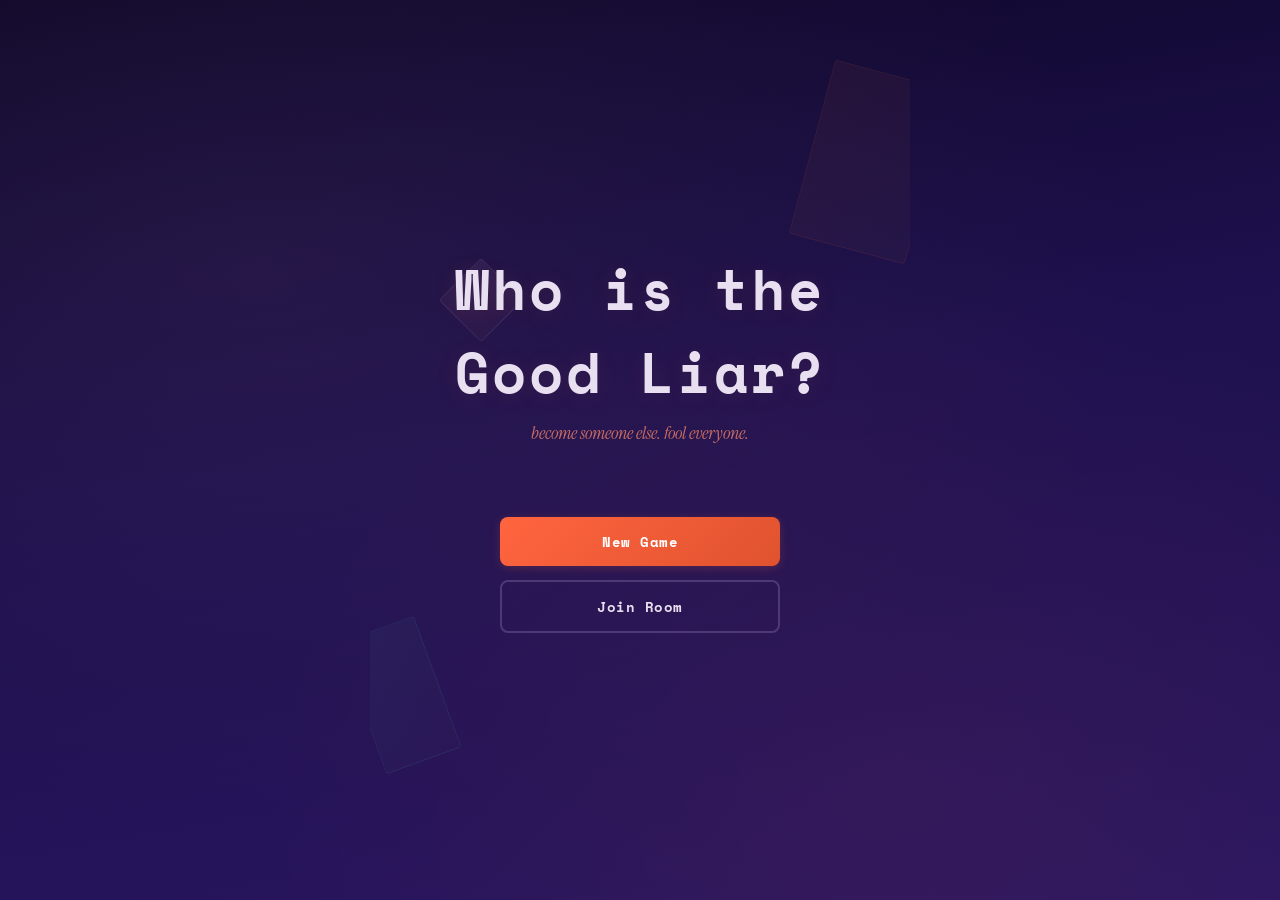
==== commit 3cbc2b25: "Adjust the timer bug" ====
--- a/public/index.html
+++ b/public/index.html
@@ -338,6 +338,33 @@
 </div>
 
 <!-- ═══════════════════════════════════════════════════ -->
+<!-- SCREEN 8b: HOTSEAT (you're being evaluated)       -->
+<!-- ═══════════════════════════════════════════════════ -->
+<div id="screen-hotseat" class="screen">
+    <div class="screen-inner screen-center">
+        <div class="hotseat-container">
+            <div class="hotseat-icon pulse">🪞</div>
+            <h2 class="hotseat-title" id="hotseat-name">You're in the hot seat</h2>
+            <p class="hotseat-sub" id="hotseat-sub">The other players are judging how well your impersonator matched you.</p>
+
+            <div class="hotseat-card">
+                <div class="hotseat-card-icon">👀</div>
+                <p class="hotseat-card-text">Did they nail your vibe — or completely butcher it?</p>
+            </div>
+
+            <div class="hotseat-waiting">
+                <div class="hotseat-dots">
+                    <span class="hotseat-dot"></span>
+                    <span class="hotseat-dot"></span>
+                    <span class="hotseat-dot"></span>
+                </div>
+                <p class="hotseat-waiting-text">Votes coming in...</p>
+            </div>
+        </div>
+    </div>
+</div>
+
+<!-- ═══════════════════════════════════════════════════ -->
 <!-- SCREEN 9: REVEAL                                   -->
 <!-- ═══════════════════════════════════════════════════ -->
 <div id="screen-reveal" class="screen">
--- a/public/css/style.css
+++ b/public/css/style.css
@@ -4,59 +4,62 @@
 
 /* ─── VARIABLES ─── */
 :root {
-    /* Core palette — ocean teal spectrum */
-    --deep:        #093C5D;
-    --deep-dark:   #062a42;
-    --deep-darker: #041e30;
-    --steel:       #3B7597;
-    --steel-light: #4e8cad;
-    --cyan:        #6FD1D7;
-    --cyan-dim:    #59b8bf;
-    --mint:        #5DF8D8;
-    --mint-dim:    #4adbc0;
-
-    /* Complementary warm accents */
-    --amber:       #F0B95A;
-    --amber-light: #F7D08A;
-    --amber-dim:   #d9a24a;
-    --coral:       #F07A6E;
-    --coral-light: #F5A49B;
-    --sand:        #E8DCC8;
-    --sand-light:  #F2EDE2;
-    --sand-dim:    #CABEA8;
+    /* Core palette — indigo sunset */
+    --indigo:       #1E104E;
+    --indigo-dark:  #140b38;
+    --indigo-deeper:#0d0726;
+    --plum:         #452E5A;
+    --plum-light:   #5a3d74;
+    --plum-dim:     #372449;
+    --coral:        #FF653F;
+    --coral-light:  #FF8A6A;
+    --coral-dim:    #E0522F;
+    --gold:         #FFC85C;
+    --gold-light:   #FFD98A;
+    --gold-dim:     #E0AD3E;
+
+    /* Complementary accents — color theory picks */
+    --mint:         #5AEDC4;     /* cool complement to coral — triadic bridge */
+    --mint-dim:     #3DCFA8;
+    --lavender:     #B8A0D8;     /* analogous to plum — secondary text */
+    --lavender-dim: #9680BA;
+    --rose:         #FF8FAA;     /* analogous warm — soft highlights */
+    --ice:          #E8E0F0;     /* desaturated purple-white — body text */
+    --ice-dim:      #C8BBD8;
+    --ice-dark:     #A898BF;
 
     /* Semantic */
-    --error:       #F07A6E;
-    --success:     #5DF8D8;
+    --error:        #FF653F;
+    --success:      #5AEDC4;
 
     /* Legacy aliases so JS files still work */
-    --navy:        var(--deep);
-    --navy-dark:   var(--deep-dark);
-    --navy-light:  var(--steel);
-    --cream:       var(--sand);
-    --cream-dark:  var(--sand-dim);
-    --cream-light: var(--sand-light);
-    --teal:        var(--cyan);
-    --teal-dark:   var(--cyan-dim);
-    --teal-light:  var(--mint);
-    --white:       #FFFFFF;
-    --dark-text:   #0a1f2e;
-
-    --font-mono:   'Space Mono', monospace;
-    --font-serif:  'Instrument Serif', serif;
-
-    --radius-sm:   8px;
-    --radius-md:   14px;
-    --radius-lg:   20px;
-    --radius-xl:   28px;
-
-    --shadow-soft:  0 4px 24px rgba(9, 60, 93, 0.3);
-    --shadow-card:  0 2px 12px rgba(9, 60, 93, 0.2);
-    --shadow-glow:  0 0 30px rgba(111, 209, 215, 0.25);
-    --shadow-mint:  0 0 20px rgba(93, 248, 216, 0.2);
-    --shadow-amber: 0 0 20px rgba(240, 185, 90, 0.2);
-
-    --transition:  0.3s cubic-bezier(0.4, 0, 0.2, 1);
+    --navy:         var(--indigo);
+    --navy-dark:    var(--indigo-dark);
+    --navy-light:   var(--plum);
+    --cream:        var(--ice);
+    --cream-dark:   var(--ice-dim);
+    --cream-light:  var(--ice);
+    --teal:         var(--mint);
+    --teal-dark:    var(--mint-dim);
+    --teal-light:   var(--gold);
+    --white:        #FFFFFF;
+    --dark-text:    #1a0e3a;
+
+    --font-mono:    'Space Mono', monospace;
+    --font-serif:   'Instrument Serif', serif;
+
+    --radius-sm:    8px;
+    --radius-md:    14px;
+    --radius-lg:    20px;
+    --radius-xl:    28px;
+
+    --shadow-soft:   0 4px 24px rgba(30, 16, 78, 0.35);
+    --shadow-card:   0 2px 12px rgba(30, 16, 78, 0.25);
+    --shadow-glow:   0 0 30px rgba(255, 101, 63, 0.2);
+    --shadow-gold:   0 0 24px rgba(255, 200, 92, 0.2);
+    --shadow-mint:   0 0 20px rgba(90, 237, 196, 0.15);
+
+    --transition:   0.3s cubic-bezier(0.4, 0, 0.2, 1);
 }
 
 
@@ -74,8 +77,8 @@
 
 body {
     font-family: var(--font-serif);
-    background: var(--deep-darker);
-    color: var(--sand);
+    background: var(--indigo-deeper);
+    color: var(--ice);
     min-height: 100vh;
     min-height: 100dvh;
     overflow-x: hidden;
@@ -136,9 +139,9 @@
 
 #screen-landing {
     background:
-            radial-gradient(ellipse at 20% 80%, rgba(93, 248, 216, 0.04) 0%, transparent 50%),
-            radial-gradient(ellipse at 80% 20%, rgba(59, 117, 151, 0.12) 0%, transparent 50%),
-            linear-gradient(170deg, var(--deep-darker) 0%, var(--deep) 50%, #0b4a6e 100%);
+            radial-gradient(ellipse at 70% 90%, rgba(255, 101, 63, 0.06) 0%, transparent 50%),
+            radial-gradient(ellipse at 20% 30%, rgba(69, 46, 90, 0.3) 0%, transparent 60%),
+            linear-gradient(170deg, var(--indigo-deeper) 0%, var(--indigo) 45%, #2a1660 100%);
     align-items: center;
     justify-content: center;
 }
@@ -170,8 +173,8 @@
     height: 180px;
     top: 8%;
     right: -20px;
-    background: linear-gradient(135deg, rgba(111, 209, 215, 0.07), rgba(93, 248, 216, 0.03));
-    border: 1px solid rgba(111, 209, 215, 0.08);
+    background: linear-gradient(135deg, rgba(255, 101, 63, 0.06), rgba(255, 200, 92, 0.03));
+    border: 1px solid rgba(255, 101, 63, 0.08);
     transform: rotate(15deg);
     animation: shardFloat1 8s ease-in-out infinite;
 }
@@ -181,8 +184,8 @@
     height: 140px;
     bottom: 15%;
     left: -10px;
-    background: linear-gradient(135deg, rgba(240, 185, 90, 0.06), rgba(59, 117, 151, 0.04));
-    border: 1px solid rgba(240, 185, 90, 0.08);
+    background: linear-gradient(135deg, rgba(90, 237, 196, 0.05), rgba(69, 46, 90, 0.08));
+    border: 1px solid rgba(90, 237, 196, 0.06);
     transform: rotate(-20deg);
     animation: shardFloat2 10s ease-in-out infinite;
 }
@@ -192,8 +195,8 @@
     height: 60px;
     top: 30%;
     left: 15%;
-    background: linear-gradient(135deg, rgba(59, 117, 151, 0.1), rgba(111, 209, 215, 0.05));
-    border: 1px solid rgba(59, 117, 151, 0.1);
+    background: linear-gradient(135deg, rgba(184, 160, 216, 0.08), rgba(255, 101, 63, 0.04));
+    border: 1px solid rgba(184, 160, 216, 0.1);
     transform: rotate(45deg);
     animation: shardFloat3 6s ease-in-out infinite;
 }
@@ -219,10 +222,10 @@
     font-size: clamp(2rem, 8vw, 3.5rem);
     font-weight: 700;
     letter-spacing: 3px;
-    color: var(--sand-light);
+    color: var(--ice);
     position: relative;
     margin-bottom: 8px;
-    text-shadow: 0 2px 24px rgba(111, 209, 215, 0.12);
+    text-shadow: 0 2px 24px rgba(255, 101, 63, 0.1);
 }
 
 .game-title::before,
@@ -236,13 +239,13 @@
 }
 
 .game-title::before {
-    color: var(--cyan);
+    color: var(--coral);
     z-index: -1;
     animation: glitch1 4s infinite;
 }
 
 .game-title::after {
-    color: var(--mint);
+    color: var(--gold);
     z-index: -2;
     animation: glitch2 4s infinite;
 }
@@ -265,7 +268,7 @@
     font-family: var(--font-serif);
     font-size: 1.15rem;
     font-style: italic;
-    color: var(--cyan);
+    color: var(--coral-light);
     opacity: 0.75;
     margin-bottom: 48px;
 }
@@ -302,14 +305,14 @@
    ═══════════════════════════════════════════════════════ */
 
 #screen-setup {
-    background: linear-gradient(180deg, var(--deep) 0%, var(--deep-darker) 100%);
+    background: linear-gradient(180deg, var(--indigo) 0%, var(--indigo-deeper) 100%);
 }
 
 .screen-title {
     font-family: var(--font-mono);
     font-size: 1.5rem;
     font-weight: 700;
-    color: var(--sand);
+    color: var(--ice);
     letter-spacing: 1px;
 }
 
@@ -329,13 +332,13 @@
     font-family: var(--font-mono);
     font-size: 0.85rem;
     font-weight: 700;
-    color: var(--sand);
+    color: var(--ice);
     letter-spacing: 0.5px;
 }
 
 .label-hint {
     font-weight: 400;
-    color: var(--cyan);
+    color: var(--lavender);
     font-size: 0.8rem;
 }
 
@@ -352,23 +355,23 @@
     font-weight: 700;
     padding: 10px 20px;
     border-radius: var(--radius-sm);
-    border: 2px solid rgba(111, 209, 215, 0.25);
+    border: 2px solid rgba(184, 160, 216, 0.25);
     background: transparent;
-    color: var(--cyan);
+    color: var(--lavender);
     cursor: pointer;
     transition: var(--transition);
 }
 
 .chip:hover {
-    border-color: var(--cyan);
-    background: rgba(111, 209, 215, 0.06);
+    border-color: var(--lavender);
+    background: rgba(184, 160, 216, 0.06);
 }
 
 .chip.selected {
-    background: var(--cyan);
-    border-color: var(--cyan);
-    color: var(--deep-darker);
-    box-shadow: 0 0 12px rgba(111, 209, 215, 0.2);
+    background: var(--coral);
+    border-color: var(--coral);
+    color: var(--white);
+    box-shadow: 0 0 14px rgba(255, 101, 63, 0.2);
 }
 
 /* Slider */
@@ -378,7 +381,7 @@
     width: 100%;
     height: 6px;
     border-radius: 3px;
-    background: rgba(59, 117, 151, 0.3);
+    background: rgba(69, 46, 90, 0.5);
     outline: none;
 }
 
@@ -388,7 +391,7 @@
     width: 24px;
     height: 24px;
     border-radius: 50%;
-    background: var(--cyan);
+    background: var(--coral);
     cursor: pointer;
     box-shadow: var(--shadow-glow);
     transition: var(--transition);
@@ -396,14 +399,14 @@
 
 .slider::-webkit-slider-thumb:hover {
     transform: scale(1.15);
-    background: var(--mint);
+    background: var(--coral-light);
 }
 
 .slider::-moz-range-thumb {
     width: 24px;
     height: 24px;
     border-radius: 50%;
-    background: var(--cyan);
+    background: var(--coral);
     cursor: pointer;
     border: none;
     box-shadow: var(--shadow-glow);
@@ -414,12 +417,12 @@
     justify-content: space-between;
     font-family: var(--font-mono);
     font-size: 0.75rem;
-    color: var(--steel-light);
+    color: var(--lavender-dim);
     opacity: 0.6;
 }
 
 .timer-value {
-    color: var(--amber);
+    color: var(--gold);
     font-weight: 400;
 }
 
@@ -430,8 +433,8 @@
 
 #screen-lobby {
     background:
-            radial-gradient(ellipse at 50% 100%, rgba(59, 117, 151, 0.1) 0%, transparent 60%),
-            linear-gradient(170deg, var(--deep) 0%, var(--deep-darker) 100%);
+            radial-gradient(ellipse at 50% 100%, rgba(69, 46, 90, 0.15) 0%, transparent 60%),
+            linear-gradient(170deg, var(--indigo) 0%, var(--indigo-deeper) 100%);
 }
 
 .room-code-box {
@@ -440,8 +443,8 @@
     align-items: center;
     gap: 8px;
     padding: 28px;
-    background: rgba(240, 185, 90, 0.05);
-    border: 1px solid rgba(240, 185, 90, 0.15);
+    background: rgba(255, 200, 92, 0.04);
+    border: 1px solid rgba(255, 200, 92, 0.12);
     border-radius: var(--radius-lg);
 }
 
@@ -450,7 +453,7 @@
     font-size: 0.7rem;
     font-weight: 700;
     letter-spacing: 3px;
-    color: var(--amber-light);
+    color: var(--gold-light);
     opacity: 0.8;
 }
 
@@ -459,8 +462,8 @@
     font-size: 3rem;
     font-weight: 700;
     letter-spacing: 12px;
-    color: var(--amber);
-    text-shadow: 0 0 20px rgba(240, 185, 90, 0.15);
+    color: var(--gold);
+    text-shadow: 0 0 20px rgba(255, 200, 92, 0.15);
 }
 
 .share-link-box {
@@ -472,7 +475,7 @@
 .share-link-box > label {
     font-family: var(--font-mono);
     font-size: 0.8rem;
-    color: var(--steel-light);
+    color: var(--lavender);
     opacity: 0.7;
 }
 
@@ -487,9 +490,9 @@
     font-size: 0.8rem;
     padding: 10px 14px;
     border-radius: var(--radius-sm);
-    border: 1px solid rgba(59, 117, 151, 0.3);
-    background: rgba(59, 117, 151, 0.08);
-    color: var(--sand);
+    border: 1px solid rgba(69, 46, 90, 0.5);
+    background: rgba(69, 46, 90, 0.15);
+    color: var(--ice);
     overflow: hidden;
     text-overflow: ellipsis;
 }
@@ -501,16 +504,16 @@
     align-items: center;
     justify-content: center;
     border-radius: var(--radius-sm);
-    border: 1px solid rgba(59, 117, 151, 0.3);
-    background: rgba(59, 117, 151, 0.08);
+    border: 1px solid rgba(69, 46, 90, 0.5);
+    background: rgba(69, 46, 90, 0.15);
     cursor: pointer;
     font-size: 1.1rem;
     transition: var(--transition);
 }
 
 .btn-icon:hover {
-    background: rgba(111, 209, 215, 0.12);
-    border-color: var(--cyan);
+    background: rgba(255, 101, 63, 0.1);
+    border-color: var(--coral);
 }
 
 .copy-toast {
@@ -534,7 +537,7 @@
     font-family: var(--font-mono);
     font-size: 0.9rem;
     font-weight: 700;
-    color: var(--sand);
+    color: var(--ice);
     display: flex;
     align-items: center;
     gap: 10px;
@@ -543,7 +546,7 @@
 
 .player-count {
     font-weight: 400;
-    color: var(--cyan);
+    color: var(--coral-light);
     font-size: 0.8rem;
 }
 
@@ -559,8 +562,8 @@
     align-items: center;
     gap: 12px;
     padding: 12px 16px;
-    background: rgba(59, 117, 151, 0.08);
-    border: 1px solid rgba(59, 117, 151, 0.15);
+    background: rgba(69, 46, 90, 0.12);
+    border: 1px solid rgba(69, 46, 90, 0.2);
     border-radius: var(--radius-md);
     animation: playerJoin 0.4s ease-out;
 }
@@ -574,8 +577,8 @@
     width: 36px;
     height: 36px;
     border-radius: 50%;
-    background: linear-gradient(135deg, var(--cyan), var(--mint));
-    color: var(--deep-darker);
+    background: linear-gradient(135deg, var(--coral), var(--gold));
+    color: var(--indigo-deeper);
     font-family: var(--font-mono);
     font-weight: 700;
     font-size: 0.9rem;
@@ -588,7 +591,7 @@
     flex: 1;
     font-family: var(--font-mono);
     font-size: 0.9rem;
-    color: var(--sand);
+    color: var(--ice);
 }
 
 .host-tag {
@@ -598,9 +601,9 @@
     letter-spacing: 1px;
     padding: 4px 8px;
     border-radius: 4px;
-    background: rgba(240, 185, 90, 0.12);
-    color: var(--amber);
-    border: 1px solid rgba(240, 185, 90, 0.2);
+    background: rgba(255, 200, 92, 0.12);
+    color: var(--gold);
+    border: 1px solid rgba(255, 200, 92, 0.2);
 }
 
 
@@ -609,11 +612,11 @@
    ═══════════════════════════════════════════════════════ */
 
 #screen-round1 {
-    background: linear-gradient(180deg, var(--deep) 0%, var(--deep-darker) 100%);
+    background: linear-gradient(180deg, var(--indigo) 0%, var(--indigo-deeper) 100%);
 }
 
 #screen-round2 {
-    background: linear-gradient(180deg, var(--deep-darker) 0%, #031520 100%);
+    background: linear-gradient(180deg, var(--indigo-deeper) 0%, #08041a 100%);
 }
 
 .round-header {
@@ -629,33 +632,33 @@
     letter-spacing: 3px;
     padding: 6px 16px;
     border-radius: 20px;
-    background: var(--cyan);
-    color: var(--deep-darker);
+    background: var(--coral);
+    color: var(--white);
     margin-bottom: 12px;
 }
 
 .round-badge-alt {
-    background: var(--sand);
-    color: var(--deep-darker);
+    background: var(--plum-light);
+    color: var(--ice);
 }
 
 .round-badge-vote {
-    background: var(--amber);
-    color: var(--deep-darker);
+    background: var(--gold);
+    color: var(--indigo-deeper);
 }
 
 .round-title {
     font-family: var(--font-serif);
     font-size: 1.8rem;
     font-style: italic;
-    color: var(--sand);
+    color: var(--ice);
     margin-bottom: 4px;
 }
 
 .round-subtitle {
     font-family: var(--font-mono);
     font-size: 0.8rem;
-    color: var(--steel-light);
+    color: var(--lavender);
     opacity: 0.7;
 }
 
@@ -664,9 +667,9 @@
     position: relative;
     width: 100%;
     height: 36px;
-    background: rgba(59, 117, 151, 0.12);
+    background: rgba(69, 46, 90, 0.2);
     border-radius: var(--radius-sm);
-    border: 1px solid rgba(59, 117, 151, 0.15);
+    border: 1px solid rgba(69, 46, 90, 0.25);
     overflow: hidden;
 }
 
@@ -680,13 +683,13 @@
     top: 0;
     left: 0;
     height: 100%;
-    background: linear-gradient(90deg, var(--steel), var(--cyan));
+    background: linear-gradient(90deg, var(--plum-light), var(--coral));
     border-radius: var(--radius-sm);
     transition: width 1s linear;
 }
 
 .timer-fill.danger {
-    background: linear-gradient(90deg, var(--coral), var(--coral-light));
+    background: linear-gradient(90deg, var(--coral), #FF3D1A);
 }
 
 .timer-text {
@@ -697,9 +700,9 @@
     font-family: var(--font-mono);
     font-size: 0.85rem;
     font-weight: 700;
-    color: var(--sand-light);
+    color: var(--ice);
     z-index: 1;
-    text-shadow: 0 1px 4px rgba(0,0,0,0.4);
+    text-shadow: 0 1px 4px rgba(0,0,0,0.5);
 }
 
 /* Questions */
@@ -710,8 +713,8 @@
 }
 
 .question-block {
-    background: rgba(59, 117, 151, 0.06);
-    border: 1px solid rgba(59, 117, 151, 0.12);
+    background: rgba(69, 46, 90, 0.1);
+    border: 1px solid rgba(69, 46, 90, 0.2);
     border-radius: var(--radius-md);
     padding: 18px;
     display: flex;
@@ -721,8 +724,8 @@
 }
 
 .question-block:focus-within {
-    border-color: rgba(111, 209, 215, 0.3);
-    background: rgba(59, 117, 151, 0.08);
+    border-color: rgba(255, 101, 63, 0.3);
+    background: rgba(69, 46, 90, 0.14);
 }
 
 .q-number {
@@ -730,13 +733,13 @@
     font-size: 0.7rem;
     font-weight: 700;
     letter-spacing: 2px;
-    color: var(--amber);
+    color: var(--coral);
 }
 
 .q-text {
     font-family: var(--font-serif);
     font-size: 1.1rem;
-    color: var(--sand);
+    color: var(--ice);
     line-height: 1.5;
 }
 
@@ -744,9 +747,9 @@
     width: 100%;
     padding: 12px 14px;
     border-radius: var(--radius-sm);
-    border: 1px solid rgba(59, 117, 151, 0.25);
-    background: rgba(9, 60, 93, 0.3);
-    color: var(--sand);
+    border: 1px solid rgba(69, 46, 90, 0.4);
+    background: rgba(30, 16, 78, 0.4);
+    color: var(--ice);
     font-family: var(--font-serif);
     font-size: 1rem;
     line-height: 1.5;
@@ -755,27 +758,27 @@
 }
 
 .q-answer::placeholder {
-    color: rgba(232, 220, 200, 0.25);
+    color: rgba(184, 160, 216, 0.35);
 }
 
 .q-answer:focus {
     outline: none;
-    border-color: var(--cyan);
-    background: rgba(9, 60, 93, 0.4);
-    box-shadow: 0 0 0 3px rgba(111, 209, 215, 0.1);
+    border-color: var(--coral);
+    background: rgba(30, 16, 78, 0.5);
+    box-shadow: 0 0 0 3px rgba(255, 101, 63, 0.1);
 }
 
 .q-answer.filled {
-    border-color: rgba(93, 248, 216, 0.3);
+    border-color: rgba(90, 237, 196, 0.3);
 }
 
 /* Round footer */
 .round-footer {
     position: sticky;
     bottom: 0;
-    background: linear-gradient(0deg, var(--deep-darker) 70%, transparent 100%);
+    background: linear-gradient(0deg, var(--indigo-deeper) 70%, transparent 100%);
     padding: 20px 0 16px;
-    border-top: 1px solid rgba(59, 117, 151, 0.1);
+    border-top: 1px solid rgba(69, 46, 90, 0.15);
     display: flex;
     align-items: center;
     justify-content: space-between;
@@ -793,21 +796,21 @@
 .progress-text {
     font-family: var(--font-mono);
     font-size: 0.75rem;
-    color: var(--steel-light);
+    color: var(--lavender);
     opacity: 0.7;
 }
 
 .progress-bar-mini {
     width: 100%;
     height: 4px;
-    background: rgba(59, 117, 151, 0.15);
+    background: rgba(69, 46, 90, 0.25);
     border-radius: 2px;
     overflow: hidden;
 }
 
 .progress-fill-mini {
     height: 100%;
-    background: linear-gradient(90deg, var(--cyan), var(--mint));
+    background: linear-gradient(90deg, var(--coral), var(--gold));
     border-radius: 2px;
     transition: width 0.3s ease;
 }
@@ -820,13 +823,13 @@
 #screen-round1-wait,
 #screen-round2-wait {
     background:
-            radial-gradient(ellipse at 50% 50%, rgba(59, 117, 151, 0.08) 0%, transparent 60%),
-            linear-gradient(170deg, var(--deep) 0%, var(--deep-darker) 100%);
+            radial-gradient(ellipse at 50% 50%, rgba(69, 46, 90, 0.12) 0%, transparent 60%),
+            linear-gradient(170deg, var(--indigo) 0%, var(--indigo-deeper) 100%);
 }
 
 .waiting-icon {
     font-size: 3rem;
-    color: var(--mint);
+    color: var(--gold);
     margin-bottom: 16px;
 }
 
@@ -843,14 +846,14 @@
     font-family: var(--font-serif);
     font-size: 1.6rem;
     font-style: italic;
-    color: var(--sand);
+    color: var(--ice);
     margin-bottom: 4px;
 }
 
 .waiting-sub {
     font-family: var(--font-mono);
     font-size: 0.85rem;
-    color: var(--steel-light);
+    color: var(--lavender);
     opacity: 0.6;
     margin-bottom: 24px;
 }
@@ -868,7 +871,7 @@
 .waiting-progress > span {
     font-family: var(--font-mono);
     font-size: 0.8rem;
-    color: var(--cyan);
+    color: var(--coral-light);
 }
 
 
@@ -877,8 +880,8 @@
    ═══════════════════════════════════════════════════════ */
 
 .assigned-profile {
-    background: rgba(240, 185, 90, 0.04);
-    border: 1px solid rgba(240, 185, 90, 0.12);
+    background: rgba(255, 101, 63, 0.04);
+    border: 1px solid rgba(255, 101, 63, 0.12);
     border-radius: var(--radius-lg);
     padding: 20px;
     margin-bottom: 8px;
@@ -889,7 +892,7 @@
     font-size: 0.8rem;
     font-weight: 700;
     letter-spacing: 1px;
-    color: var(--amber);
+    color: var(--coral);
     margin-bottom: 14px;
 }
 
@@ -912,7 +915,7 @@
     flex-direction: column;
     gap: 4px;
     padding-bottom: 10px;
-    border-bottom: 1px solid rgba(240, 185, 90, 0.06);
+    border-bottom: 1px solid rgba(255, 101, 63, 0.06);
 }
 
 .profile-qa:last-child {
@@ -923,7 +926,7 @@
 .profile-q {
     font-family: var(--font-mono);
     font-size: 0.75rem;
-    color: var(--amber-light);
+    color: var(--coral-light);
     opacity: 0.6;
 }
 
@@ -931,7 +934,7 @@
     font-family: var(--font-serif);
     font-size: 1rem;
     font-style: italic;
-    color: var(--sand);
+    color: var(--ice);
 }
 
 .btn-sm {
@@ -947,8 +950,8 @@
 
 #screen-voting {
     background:
-            radial-gradient(ellipse at 30% 70%, rgba(111, 209, 215, 0.03) 0%, transparent 50%),
-            linear-gradient(170deg, var(--deep) 0%, var(--deep-darker) 60%, #031520 100%);
+            radial-gradient(ellipse at 30% 70%, rgba(255, 101, 63, 0.03) 0%, transparent 50%),
+            linear-gradient(170deg, var(--indigo) 0%, var(--indigo-deeper) 60%, #08041a 100%);
 }
 
 .voting-dots {
@@ -962,20 +965,20 @@
     width: 10px;
     height: 10px;
     border-radius: 50%;
-    background: rgba(59, 117, 151, 0.25);
+    background: rgba(69, 46, 90, 0.35);
     transition: var(--transition);
 }
 
 .dot-active {
-    background: var(--amber);
-    box-shadow: 0 0 8px rgba(240, 185, 90, 0.35);
+    background: var(--coral);
+    box-shadow: 0 0 8px rgba(255, 101, 63, 0.35);
 }
 
 .dot-done {
-    background: var(--cyan);
-}
-
-/* Locked state (player being evaluated) */
+    background: var(--mint);
+}
+
+/* Locked state */
 .voting-locked {
     text-align: center;
     padding: 60px 20px;
@@ -994,14 +997,14 @@
     font-family: var(--font-serif);
     font-size: 1.4rem;
     font-style: italic;
-    color: var(--sand);
+    color: var(--ice);
     margin-bottom: 8px;
 }
 
 .voting-locked p {
     font-family: var(--font-mono);
     font-size: 0.8rem;
-    color: var(--steel-light);
+    color: var(--lavender);
     opacity: 0.6;
     max-width: 300px;
     margin: 0 auto;
@@ -1014,16 +1017,16 @@
 }
 
 .voting-section {
-    background: rgba(111, 209, 215, 0.04);
-    border: 1px solid rgba(111, 209, 215, 0.1);
+    background: rgba(69, 46, 90, 0.1);
+    border: 1px solid rgba(69, 46, 90, 0.2);
     border-radius: var(--radius-md);
     padding: 18px;
     margin-bottom: 16px;
 }
 
 .voting-section-alt {
-    background: rgba(240, 185, 90, 0.04);
-    border-color: rgba(240, 185, 90, 0.1);
+    background: rgba(255, 101, 63, 0.04);
+    border-color: rgba(255, 101, 63, 0.1);
 }
 
 .voting-section-label {
@@ -1031,12 +1034,12 @@
     font-size: 0.75rem;
     font-weight: 700;
     letter-spacing: 1px;
-    color: var(--cyan);
+    color: var(--lavender);
     margin-bottom: 14px;
 }
 
 .voting-section-alt .voting-section-label {
-    color: var(--amber);
+    color: var(--coral);
 }
 
 .voting-answers {
@@ -1054,14 +1057,14 @@
 .voting-q {
     font-family: var(--font-mono);
     font-size: 0.72rem;
-    color: var(--steel-light);
+    color: var(--lavender-dim);
     opacity: 0.6;
 }
 
 .voting-a {
     font-family: var(--font-serif);
     font-size: 0.95rem;
-    color: var(--sand);
+    color: var(--ice);
     font-style: italic;
 }
 
@@ -1074,7 +1077,7 @@
 .rating-prompt {
     font-family: var(--font-mono);
     font-size: 0.8rem;
-    color: var(--sand-dim);
+    color: var(--ice-dim);
     line-height: 1.6;
     margin-bottom: 16px;
 }
@@ -1090,7 +1093,7 @@
     font-size: 2.2rem;
     background: none;
     border: none;
-    color: rgba(240, 185, 90, 0.18);
+    color: rgba(255, 200, 92, 0.18);
     cursor: pointer;
     transition: var(--transition);
     padding: 4px;
@@ -1098,20 +1101,127 @@
 
 .star:hover,
 .star.hovered {
-    color: rgba(240, 185, 90, 0.5);
+    color: rgba(255, 200, 92, 0.5);
     transform: scale(1.1);
 }
 
 .star.selected {
-    color: var(--amber);
-    text-shadow: 0 0 14px rgba(240, 185, 90, 0.45);
+    color: var(--gold);
+    text-shadow: 0 0 14px rgba(255, 200, 92, 0.4);
 }
 
 .rating-label {
     font-family: var(--font-mono);
     font-size: 0.75rem;
-    color: var(--amber-light);
-    opacity: 0.45;
+    color: var(--gold-light);
+    opacity: 0.4;
+}
+
+
+/* ═══════════════════════════════════════════════════════
+   SCREEN 8b: HOTSEAT (you're being evaluated)
+   ═══════════════════════════════════════════════════════ */
+
+#screen-hotseat {
+    background:
+            radial-gradient(ellipse at 50% 40%, rgba(255, 101, 63, 0.05) 0%, transparent 50%),
+            radial-gradient(ellipse at 50% 60%, rgba(69, 46, 90, 0.2) 0%, transparent 50%),
+            linear-gradient(170deg, var(--indigo) 0%, var(--indigo-deeper) 100%);
+}
+
+.hotseat-container {
+    display: flex;
+    flex-direction: column;
+    align-items: center;
+    text-align: center;
+    gap: 12px;
+    max-width: 360px;
+}
+
+.hotseat-icon {
+    font-size: 3.5rem;
+    margin-bottom: 8px;
+}
+
+.hotseat-title {
+    font-family: var(--font-serif);
+    font-size: 1.8rem;
+    font-style: italic;
+    color: var(--ice);
+}
+
+.hotseat-sub {
+    font-family: var(--font-mono);
+    font-size: 0.85rem;
+    color: var(--lavender);
+    line-height: 1.6;
+    opacity: 0.7;
+    margin-bottom: 20px;
+}
+
+.hotseat-card {
+    background: rgba(255, 101, 63, 0.06);
+    border: 1px solid rgba(255, 101, 63, 0.15);
+    border-radius: var(--radius-lg);
+    padding: 24px 28px;
+    display: flex;
+    flex-direction: column;
+    align-items: center;
+    gap: 10px;
+    width: 100%;
+}
+
+.hotseat-card-icon {
+    font-size: 2rem;
+}
+
+.hotseat-card-text {
+    font-family: var(--font-serif);
+    font-size: 1.1rem;
+    font-style: italic;
+    color: var(--coral-light);
+    line-height: 1.5;
+}
+
+.hotseat-waiting {
+    display: flex;
+    flex-direction: column;
+    align-items: center;
+    gap: 12px;
+    margin-top: 28px;
+}
+
+.hotseat-dots {
+    display: flex;
+    gap: 8px;
+}
+
+.hotseat-dot {
+    width: 10px;
+    height: 10px;
+    border-radius: 50%;
+    background: var(--coral);
+    animation: hotseatPulse 1.4s ease-in-out infinite;
+}
+
+.hotseat-dot:nth-child(2) {
+    animation-delay: 0.2s;
+}
+
+.hotseat-dot:nth-child(3) {
+    animation-delay: 0.4s;
+}
+
+@keyframes hotseatPulse {
+    0%, 80%, 100% { opacity: 0.2; transform: scale(0.8); }
+    40% { opacity: 1; transform: scale(1); }
+}
+
+.hotseat-waiting-text {
+    font-family: var(--font-mono);
+    font-size: 0.8rem;
+    color: var(--lavender-dim);
+    letter-spacing: 1px;
 }
 
 
@@ -1120,7 +1230,7 @@
    ═══════════════════════════════════════════════════════ */
 
 #screen-reveal {
-    background: linear-gradient(170deg, var(--deep) 0%, var(--deep-darker) 100%);
+    background: linear-gradient(170deg, var(--indigo) 0%, var(--indigo-deeper) 100%);
 }
 
 #screen-reveal .screen-inner {
@@ -1134,7 +1244,7 @@
     font-size: 2rem;
     font-style: italic;
     margin-bottom: 8px;
-    color: var(--sand);
+    color: var(--ice);
 }
 
 .reveal-grid {
@@ -1159,8 +1269,8 @@
 .reveal-score-card {
     flex: 0 0 auto;
     min-width: 160px;
-    background: rgba(59, 117, 151, 0.08);
-    border: 1px solid rgba(59, 117, 151, 0.15);
+    background: rgba(69, 46, 90, 0.12);
+    border: 1px solid rgba(69, 46, 90, 0.2);
     border-radius: var(--radius-md);
     padding: 14px 16px;
     display: flex;
@@ -1173,14 +1283,14 @@
     font-family: var(--font-mono);
     font-size: 0.8rem;
     font-weight: 700;
-    color: var(--cyan);
+    color: var(--coral-light);
 }
 
 .rsc-arrow {
     font-family: var(--font-mono);
     font-size: 0.6rem;
     letter-spacing: 1px;
-    color: var(--steel-light);
+    color: var(--lavender-dim);
     opacity: 0.5;
     text-transform: uppercase;
     padding: 2px 0;
@@ -1189,21 +1299,21 @@
 .rsc-imp {
     font-family: var(--font-mono);
     font-size: 0.75rem;
-    color: var(--amber);
+    color: var(--gold);
 }
 
 .rsc-score {
     font-family: var(--font-mono);
     font-size: 1.3rem;
     font-weight: 700;
-    color: var(--amber);
+    color: var(--gold);
     margin-top: 4px;
 }
 
 .rsc-max {
     font-size: 0.7rem;
     font-weight: 400;
-    color: var(--amber-light);
+    color: var(--gold-light);
     opacity: 0.6;
 }
 
@@ -1226,21 +1336,21 @@
 }
 
 .reveal-round1-heading {
-    background: rgba(111, 209, 215, 0.08);
-    color: var(--cyan);
-    border-left: 3px solid var(--cyan);
+    background: rgba(184, 160, 216, 0.08);
+    color: var(--lavender);
+    border-left: 3px solid var(--lavender);
 }
 
 .reveal-round2-heading {
-    background: rgba(240, 185, 90, 0.08);
-    color: var(--amber);
-    border-left: 3px solid var(--amber);
+    background: rgba(255, 101, 63, 0.08);
+    color: var(--coral);
+    border-left: 3px solid var(--coral);
 }
 
 /* ── Question blocks ── */
 .reveal-q-block {
-    background: rgba(59, 117, 151, 0.04);
-    border: 1px solid rgba(59, 117, 151, 0.1);
+    background: rgba(69, 46, 90, 0.08);
+    border: 1px solid rgba(69, 46, 90, 0.15);
     border-radius: var(--radius-md);
     overflow: hidden;
 }
@@ -1250,8 +1360,8 @@
     align-items: baseline;
     gap: 10px;
     padding: 14px 16px;
-    background: rgba(59, 117, 151, 0.06);
-    border-bottom: 1px solid rgba(59, 117, 151, 0.08);
+    background: rgba(69, 46, 90, 0.1);
+    border-bottom: 1px solid rgba(69, 46, 90, 0.12);
 }
 
 .reveal-q-num {
@@ -1259,14 +1369,14 @@
     font-size: 0.65rem;
     font-weight: 700;
     letter-spacing: 1px;
-    color: var(--amber);
+    color: var(--coral);
     flex-shrink: 0;
 }
 
 .reveal-q-text {
     font-family: var(--font-serif);
     font-size: 1rem;
-    color: var(--sand);
+    color: var(--ice);
     line-height: 1.4;
 }
 
@@ -1275,7 +1385,7 @@
     display: grid;
     grid-template-columns: repeat(auto-fit, minmax(180px, 1fr));
     gap: 1px;
-    background: rgba(59, 117, 151, 0.06);
+    background: rgba(69, 46, 90, 0.1);
 }
 
 .reveal-answer-cell {
@@ -1283,28 +1393,28 @@
     flex-direction: column;
     gap: 3px;
     padding: 12px 16px;
-    background: var(--deep-darker);
+    background: var(--indigo-deeper);
 }
 
 .reveal-answer-imp {
-    background: rgba(4, 30, 48, 0.8);
+    background: rgba(13, 7, 38, 0.9);
 }
 
 .rac-name {
     font-family: var(--font-mono);
     font-size: 0.7rem;
     font-weight: 700;
-    color: var(--cyan);
+    color: var(--lavender);
 }
 
 .reveal-answer-imp .rac-name {
-    color: var(--amber);
+    color: var(--coral);
 }
 
 .rac-as {
     font-family: var(--font-mono);
     font-size: 0.6rem;
-    color: var(--steel-light);
+    color: var(--lavender-dim);
     opacity: 0.5;
     font-style: italic;
 }
@@ -1312,13 +1422,13 @@
 .rac-answer {
     font-family: var(--font-serif);
     font-size: 0.95rem;
-    color: var(--sand);
+    color: var(--ice);
     font-style: italic;
     line-height: 1.4;
     margin-top: 2px;
 }
 
-/* ── Legacy reveal summary (still used by HTML) ── */
+/* ── Legacy reveal summary ── */
 .reveal-summary {
     max-width: 480px;
     margin: 16px auto 0;
@@ -1332,16 +1442,16 @@
     justify-content: space-between;
     align-items: center;
     padding: 12px 16px;
-    background: rgba(59, 117, 151, 0.06);
-    border: 1px solid rgba(59, 117, 151, 0.1);
+    background: rgba(69, 46, 90, 0.08);
+    border: 1px solid rgba(69, 46, 90, 0.12);
     border-radius: var(--radius-sm);
     font-family: var(--font-mono);
     font-size: 0.8rem;
-    color: var(--sand);
+    color: var(--ice);
 }
 
 .reveal-pair-score {
-    color: var(--amber);
+    color: var(--gold);
     font-weight: 700;
 }
 
@@ -1352,9 +1462,9 @@
 
 #screen-winner {
     background:
-            radial-gradient(ellipse at 50% 40%, rgba(240, 185, 90, 0.06) 0%, transparent 50%),
-            radial-gradient(ellipse at center, rgba(59, 117, 151, 0.1) 0%, transparent 60%),
-            linear-gradient(180deg, var(--deep) 0%, var(--deep-darker) 100%);
+            radial-gradient(ellipse at 50% 40%, rgba(255, 101, 63, 0.06) 0%, transparent 50%),
+            radial-gradient(ellipse at center, rgba(69, 46, 90, 0.15) 0%, transparent 60%),
+            linear-gradient(180deg, var(--indigo) 0%, var(--indigo-deeper) 100%);
 }
 
 .winner-crown {
@@ -1374,12 +1484,11 @@
     font-size: clamp(1.8rem, 6vw, 2.5rem);
     font-weight: 700;
     letter-spacing: 3px;
-    color: var(--sand);
+    color: var(--ice);
     position: relative;
     margin-bottom: 24px;
 }
 
-/* Reuse glitch on winner */
 .winner-heading::before,
 .winner-heading::after {
     content: attr(data-text);
@@ -1391,27 +1500,27 @@
 }
 
 .winner-heading::before {
-    color: var(--amber);
+    color: var(--coral);
     z-index: -1;
     animation: glitch1 4s infinite;
 }
 
 .winner-heading::after {
-    color: var(--mint);
+    color: var(--gold);
     z-index: -2;
     animation: glitch2 4s infinite;
 }
 
 .winner-card {
-    background: linear-gradient(135deg, rgba(240, 185, 90, 0.08), rgba(111, 209, 215, 0.04));
-    border: 2px solid var(--amber);
+    background: linear-gradient(135deg, rgba(255, 101, 63, 0.08), rgba(255, 200, 92, 0.06));
+    border: 2px solid var(--coral);
     border-radius: var(--radius-xl);
     padding: 36px 40px;
     display: flex;
     flex-direction: column;
     align-items: center;
     gap: 8px;
-    box-shadow: var(--shadow-amber);
+    box-shadow: var(--shadow-glow);
     animation: cardReveal 0.6s ease-out 0.3s both;
 }
 
@@ -1424,23 +1533,23 @@
     font-family: var(--font-serif);
     font-size: 2rem;
     font-style: italic;
-    color: var(--sand-light);
+    color: var(--ice);
 }
 
 .winner-score {
     font-family: var(--font-mono);
     font-size: 2.5rem;
     font-weight: 700;
-    color: var(--amber);
-    text-shadow: 0 0 18px rgba(240, 185, 90, 0.25);
+    color: var(--gold);
+    text-shadow: 0 0 18px rgba(255, 200, 92, 0.25);
 }
 
 .winner-label {
     font-family: var(--font-mono);
     font-size: 0.8rem;
     letter-spacing: 2px;
-    color: var(--amber-light);
-    opacity: 0.65;
+    color: var(--coral-light);
+    opacity: 0.6;
 }
 
 .runner-up {
@@ -1457,16 +1566,16 @@
     justify-content: space-between;
     align-items: center;
     padding: 10px 16px;
-    background: rgba(59, 117, 151, 0.06);
-    border: 1px solid rgba(59, 117, 151, 0.1);
+    background: rgba(69, 46, 90, 0.1);
+    border: 1px solid rgba(69, 46, 90, 0.15);
     border-radius: var(--radius-sm);
     font-family: var(--font-mono);
     font-size: 0.8rem;
-    color: var(--sand-dim);
+    color: var(--ice-dim);
 }
 
 .runner-score {
-    color: var(--cyan);
+    color: var(--coral);
     font-weight: 700;
 }
 
@@ -1495,32 +1604,32 @@
 }
 
 .btn-primary {
-    background: linear-gradient(135deg, var(--cyan), var(--cyan-dim));
-    color: var(--deep-darker);
-    box-shadow: 0 2px 10px rgba(111, 209, 215, 0.2);
+    background: linear-gradient(135deg, var(--coral), var(--coral-dim));
+    color: var(--white);
+    box-shadow: 0 2px 10px rgba(255, 101, 63, 0.2);
 }
 
 .btn-primary:not(:disabled):hover {
-    background: linear-gradient(135deg, var(--mint), var(--cyan));
+    background: linear-gradient(135deg, var(--coral-light), var(--coral));
     box-shadow: var(--shadow-glow);
     transform: translateY(-1px);
 }
 
 .btn-primary:not(:disabled):active {
     transform: translateY(0);
-    box-shadow: 0 1px 4px rgba(111, 209, 215, 0.2);
+    box-shadow: 0 1px 4px rgba(255, 101, 63, 0.2);
 }
 
 .btn-ghost {
     background: transparent;
-    color: var(--sand);
-    border: 2px solid rgba(59, 117, 151, 0.35);
+    color: var(--ice);
+    border: 2px solid rgba(184, 160, 216, 0.25);
 }
 
 .btn-ghost:not(:disabled):hover {
-    border-color: var(--cyan);
-    color: var(--cyan);
-    background: rgba(111, 209, 215, 0.05);
+    border-color: var(--coral);
+    color: var(--coral-light);
+    background: rgba(255, 101, 63, 0.05);
 }
 
 .btn-full {
@@ -1532,7 +1641,7 @@
     border: none;
     font-family: var(--font-mono);
     font-size: 0.8rem;
-    color: var(--steel-light);
+    color: var(--lavender-dim);
     opacity: 0.4;
     cursor: pointer;
     padding: 8px;
@@ -1541,7 +1650,7 @@
 
 .btn-back:hover {
     opacity: 0.8;
-    color: var(--sand);
+    color: var(--ice);
 }
 
 /* Inputs */
@@ -1555,29 +1664,29 @@
     font-family: var(--font-mono);
     font-size: 0.8rem;
     font-weight: 700;
-    color: var(--sand);
+    color: var(--ice);
     letter-spacing: 0.5px;
 }
 
 .input-group input {
     padding: 12px 14px;
     border-radius: var(--radius-sm);
-    border: 1px solid rgba(59, 117, 151, 0.3);
-    background: rgba(9, 60, 93, 0.3);
-    color: var(--sand);
+    border: 1px solid rgba(69, 46, 90, 0.5);
+    background: rgba(30, 16, 78, 0.4);
+    color: var(--ice);
     font-size: 1rem;
     transition: var(--transition);
 }
 
 .input-group input::placeholder {
-    color: rgba(232, 220, 200, 0.25);
+    color: rgba(184, 160, 216, 0.3);
 }
 
 .input-group input:focus {
     outline: none;
-    border-color: var(--cyan);
-    background: rgba(9, 60, 93, 0.5);
-    box-shadow: 0 0 0 3px rgba(111, 209, 215, 0.1);
+    border-color: var(--coral);
+    background: rgba(30, 16, 78, 0.6);
+    box-shadow: 0 0 0 3px rgba(255, 101, 63, 0.1);
 }
 
 .input-code {
@@ -1599,7 +1708,6 @@
    RESPONSIVE
    ═══════════════════════════════════════════════════════ */
 
-/* Tablets */
 @media (min-width: 600px) {
     .screen-inner {
         padding: 60px 32px 80px;
@@ -1614,20 +1722,17 @@
     }
 }
 
-/* Desktop */
 @media (min-width: 900px) {
     .screen-inner {
         max-width: 540px;
         padding: 80px 40px 100px;
     }
 
-    /* Reveal grid gets more space */
     #screen-reveal .screen-inner {
         max-width: 1100px;
     }
 }
 
-/* Small phones */
 @media (max-width: 380px) {
     .game-title {
         font-size: 1.8rem;
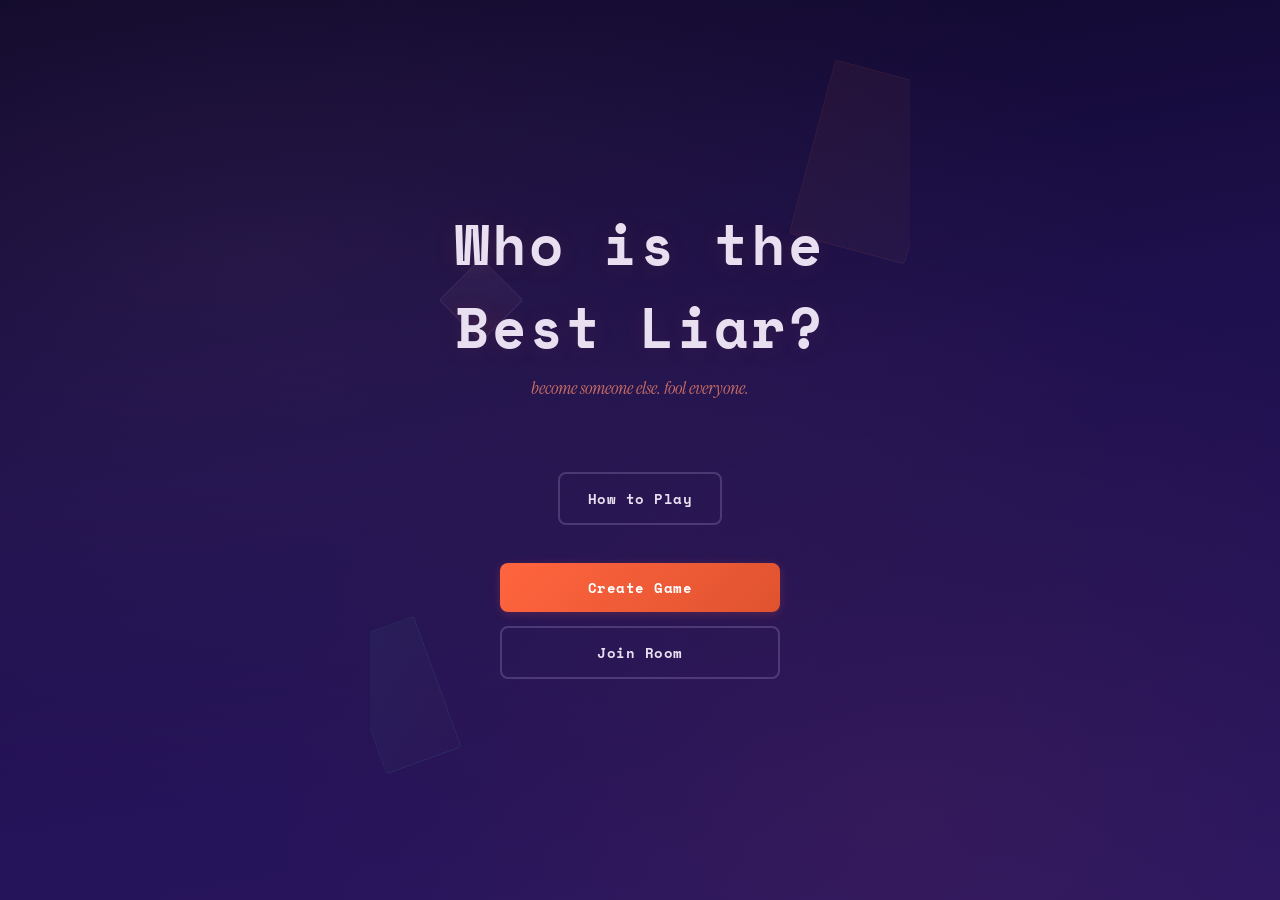
==== commit 2443fe1c: "change the localhost to a public" ====
--- a/public/index.html
+++ b/public/index.html
@@ -1,13 +1,215 @@
 <!DOCTYPE html>
 <html lang="en">
 <head>
+    <script>
+        // Override fetch to add ngrok header
+        const origFetch = window.fetch;
+        window.fetch = function(url, opts = {}) {
+            opts.headers = { ...opts.headers, 'ngrok-skip-browser-warning': 'true' };
+            return origFetch(url, opts);
+        };
+    </script>
     <meta charset="UTF-8" />
     <meta name="viewport" content="width=device-width, initial-scale=1.0, maximum-scale=1.0, user-scalable=no" />
-    <title>Who is the Good Liar?</title>
+    <title>Who is the Best Liar?</title>
     <link rel="preconnect" href="https://fonts.googleapis.com" />
     <link rel="preconnect" href="https://fonts.gstatic.com" crossorigin />
     <link href="https://fonts.googleapis.com/css2?family=Space+Mono:wght@400;700&family=Instrument+Serif:ital@0;1&display=swap" rel="stylesheet" />
     <link rel="stylesheet" href="./css/style.css">
+    <style>
+        /* Added feature styles */
+        .btn-howto {
+            margin-bottom: 14px;
+        }
+
+        #how-to-play-modal {
+            position: fixed;
+            inset: 0;
+            z-index: 9999;
+            display: flex;
+            align-items: center;
+            justify-content: center;
+            padding: 20px;
+            background: rgba(0, 0, 0, 0.65);
+        }
+
+        #how-to-play-modal.hidden {
+            display: none !important;
+        }
+
+        .how-modal-content {
+            width: 100%;
+            max-width: 420px;
+            padding: 24px;
+            border-radius: 20px;
+            background: var(--indigo, #1E104E);
+            border: 1px solid rgba(255, 255, 255, 0.14);
+            color: var(--ice, #E8E0F0);
+            box-shadow: 0 20px 60px rgba(0,0,0,0.4);
+        }
+
+        .how-modal-content h2 {
+            margin-bottom: 16px;
+        }
+
+        .how-modal-content p {
+            margin-bottom: 12px;
+            line-height: 1.5;
+        }
+
+        .qr-box {
+            text-align: center;
+            padding: 16px;
+            border-radius: 16px;
+            background: rgba(255,255,255,0.05);
+            border: 1px solid rgba(255,255,255,0.08);
+        }
+
+        .qr-box img {
+            width: 150px;
+            height: 150px;
+            border-radius: 12px;
+            background: white;
+            padding: 8px;
+        }
+
+        .qr-box p {
+            margin-top: 8px;
+            font-family: var(--font-mono, monospace);
+            font-size: 0.8rem;
+            opacity: 0.75;
+        }
+
+        .ready-banner {
+            padding: 14px;
+            border-radius: 14px;
+            text-align: center;
+            font-family: var(--font-mono, monospace);
+            background: rgba(90, 237, 196, 0.12);
+            color: var(--mint, #5AEDC4);
+            border: 1px solid rgba(90, 237, 196, 0.25);
+            animation: readyPulse 1.4s ease-in-out infinite;
+        }
+
+        @keyframes readyPulse {
+            0%, 100% { transform: scale(1); opacity: 1; }
+            50% { transform: scale(1.02); opacity: 0.8; }
+        }
+
+        .ready-tag, .disconnect-tag {
+            font-family: var(--font-mono, monospace);
+            font-size: 0.65rem;
+            padding: 4px 8px;
+            border-radius: 8px;
+            margin-left: auto;
+        }
+
+        .ready-tag {
+            color: var(--mint, #5AEDC4);
+            background: rgba(90, 237, 196, 0.1);
+        }
+
+        .disconnect-tag {
+            color: var(--coral, #FF653F);
+            background: rgba(255, 101, 63, 0.12);
+        }
+
+        .player-disconnected {
+            opacity: 0.55;
+        }
+
+        .liar-guess-box {
+            margin-top: 20px;
+            margin-bottom: 20px;
+            padding: 18px;
+            border-radius: 16px;
+            background: rgba(255, 255, 255, 0.04);
+            border: 1px solid rgba(255, 255, 255, 0.08);
+            text-align: center;
+        }
+
+        .liar-guess-box h3 {
+            font-family: var(--font-mono, monospace);
+            font-size: 0.9rem;
+            margin-bottom: 6px;
+        }
+
+        .liar-guess-box p {
+            font-size: 0.85rem;
+            opacity: 0.72;
+            margin-bottom: 12px;
+        }
+
+        #liar-guess-options {
+            display: flex;
+            flex-direction: column;
+            gap: 10px;
+        }
+
+        .liar-guess-btn {
+            padding: 12px;
+            border: 1px solid rgba(255, 200, 92, 0.22);
+            border-radius: 12px;
+            background: rgba(255,255,255,0.04);
+            color: var(--ice, #E8E0F0);
+            font-family: var(--font-mono, monospace);
+            cursor: pointer;
+            transition: 0.2s ease;
+        }
+
+        .liar-guess-btn:hover {
+            transform: translateY(-2px);
+            border-color: var(--gold, #FFC85C);
+        }
+
+        .liar-guess-btn.selected {
+            background: var(--gold, #FFC85C);
+            color: var(--indigo-deeper, #0d0726);
+            border-color: var(--gold, #FFC85C);
+        }
+
+        .detective-results {
+            display: flex;
+            flex-direction: column;
+            gap: 12px;
+        }
+
+        .reveal-detective-heading {
+            background: rgba(90, 237, 196, 0.08);
+            color: var(--mint, #5AEDC4);
+            border-left: 3px solid var(--mint, #5AEDC4);
+        }
+
+        .detective-card {
+            padding: 14px;
+            border-radius: 14px;
+            background: rgba(255,255,255,0.04);
+            border: 1px solid rgba(255,255,255,0.08);
+        }
+
+        .detective-card h4 {
+            margin-bottom: 10px;
+            font-family: var(--font-mono, monospace);
+            font-size: 0.8rem;
+        }
+
+        .detective-row {
+            display: flex;
+            justify-content: space-between;
+            gap: 10px;
+            padding: 8px 0;
+            border-top: 1px solid rgba(255,255,255,0.06);
+            font-size: 0.85rem;
+        }
+
+        .detective-row.correct {
+            color: var(--mint, #5AEDC4);
+        }
+
+        .detective-row.wrong {
+            color: var(--coral-light, #FF8A6A);
+        }
+    </style>
 </head>
 <body>
 
@@ -23,12 +225,14 @@
         </div>
 
         <header class="landing-header">
-            <h1 class="game-title" data-text="Who is the Good Liar?">Who is the Good Liar?</h1>
+            <h1 class="game-title" data-text="Who is the Best Liar?">Who is the Best Liar?</h1>
             <p class="game-tagline">become someone else. fool everyone.</p>
         </header>
 
+        <button class="btn btn-ghost btn-howto" id="btn-how-to-play" type="button">How to Play</button>
+
         <div class="landing-actions">
-            <button class="btn btn-primary" id="btn-new-game">New Game</button>
+            <button class="btn btn-primary" id="btn-new-game">Create Game</button>
             <button class="btn btn-ghost" id="btn-join-game">Join Room</button>
         </div>
 
@@ -127,6 +331,15 @@
                 <button class="btn-icon" id="btn-copy-link" title="Copy link">📋</button>
             </div>
             <span class="copy-toast hidden" id="copy-toast">Copied!</span>
+        </div>
+
+        <div class="qr-box hidden" id="qr-box">
+            <img id="lobby-qr" alt="QR code to join this room" />
+            <p>Scan to join the room</p>
+        </div>
+
+        <div class="ready-banner hidden" id="ready-banner">
+            Everyone is in. Ready to start ✨
         </div>
 
         <div class="players-section">
@@ -330,6 +543,12 @@
                     <button class="star" data-value="5">★</button>
                 </div>
                 <span class="rating-label" id="rating-label">Tap to rate</span>
+            </div>
+
+            <div class="liar-guess-box">
+                <h3>Who do you think is the liar?</h3>
+                <p>Pick the player you think wrote the fake Round 2 answers.</p>
+                <div id="liar-guess-options"></div>
             </div>
 
             <button class="btn btn-primary btn-full" id="btn-submit-vote" disabled>Submit Vote</button>
@@ -431,7 +650,18 @@
             <!-- Dynamically filled with other player scores -->
         </div>
 
-        <button class="btn btn-primary btn-full" id="btn-new-game-restart">Start a New Game</button>
+        <button class="btn btn-primary btn-full" id="btn-new-game-restart">Start a Create Game</button>
+    </div>
+</div>
+
+<div id="how-to-play-modal" class="hidden">
+    <div class="how-modal-content">
+        <h2>How To Play</h2>
+        <p><strong>Round 1:</strong> Answer questions honestly as yourself.</p>
+        <p><strong>Round 2:</strong> You secretly become another player and answer as if you were them.</p>
+        <p><strong>Voting:</strong> Rate the impersonation and guess who the liar is.</p>
+        <p><strong>Reveal:</strong> See who fooled everyone and who guessed correctly.</p>
+        <button id="btn-close-how" class="btn btn-primary">Got it</button>
     </div>
 </div>
 
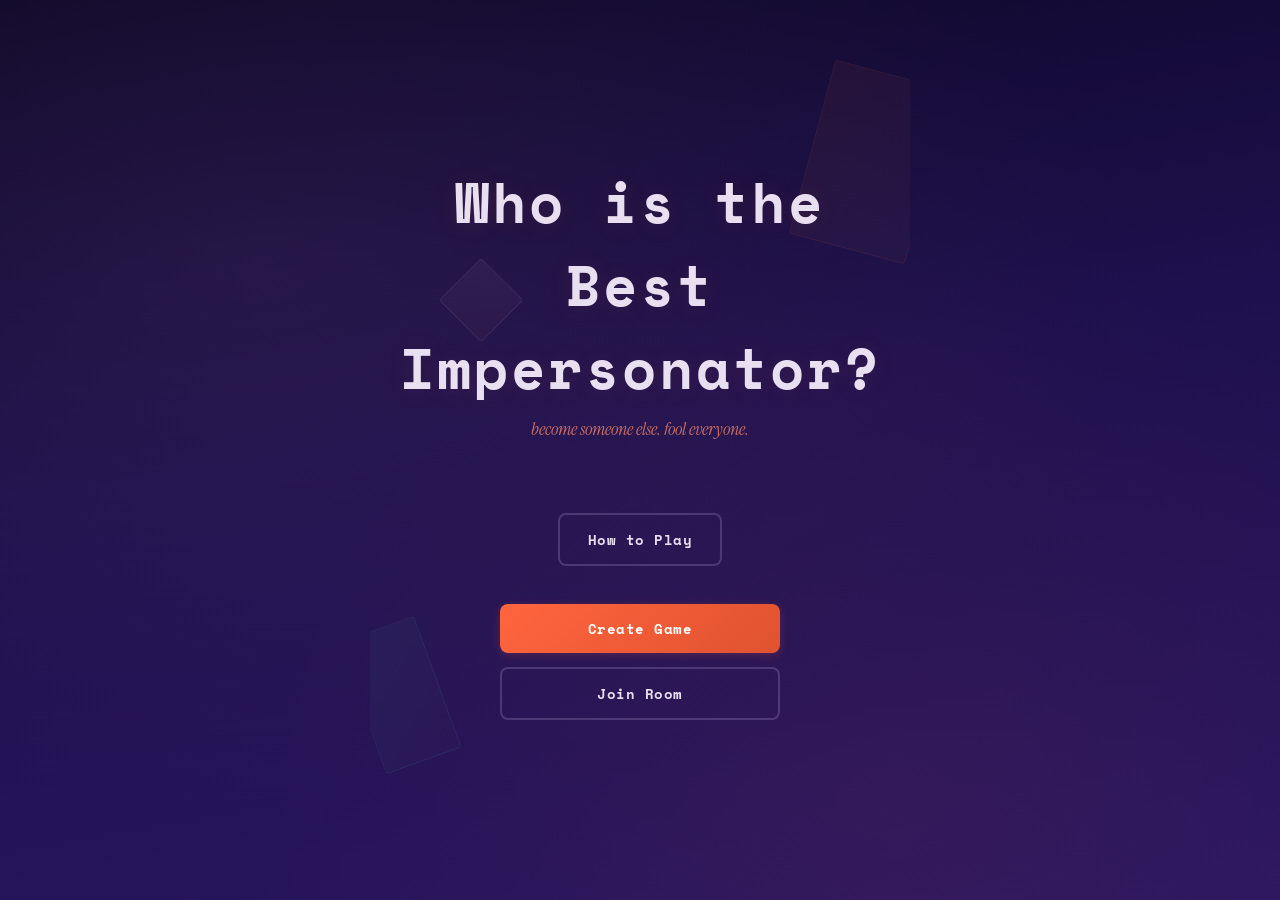
==== commit af15cea6: "fix some bugs in game.js" ====
--- a/public/index.html
+++ b/public/index.html
@@ -11,7 +11,7 @@
     </script>
     <meta charset="UTF-8" />
     <meta name="viewport" content="width=device-width, initial-scale=1.0, maximum-scale=1.0, user-scalable=no" />
-    <title>Who is the Best Liar?</title>
+    <title>Who is the  Best Impersonator?</title>
     <link rel="preconnect" href="https://fonts.googleapis.com" />
     <link rel="preconnect" href="https://fonts.gstatic.com" crossorigin />
     <link href="https://fonts.googleapis.com/css2?family=Space+Mono:wght@400;700&family=Instrument+Serif:ital@0;1&display=swap" rel="stylesheet" />
@@ -225,7 +225,7 @@
         </div>
 
         <header class="landing-header">
-            <h1 class="game-title" data-text="Who is the Best Liar?">Who is the Best Liar?</h1>
+            <h1 class="game-title" data-text="Who is the Best Impersonator?">Who is the  Best Impersonator?</h1>
             <p class="game-tagline">become someone else. fool everyone.</p>
         </header>
 
@@ -475,7 +475,7 @@
     <div class="screen-inner screen-center">
         <div class="waiting-icon pulse">◈</div>
         <h2 class="waiting-title">Identity Sealed</h2>
-        <p class="waiting-sub">Waiting for other liars...</p>
+        <p class="waiting-sub">Waiting for other impersonators...</p>
 
         <div class="timer-bar timer-bar-small">
             <div class="timer-fill" id="r2-wait-timer-fill"></div>
@@ -534,7 +534,7 @@
 
             <!-- Star rating -->
             <div class="rating-section">
-                <p class="rating-prompt">Does Round 2 match Round 1?<br>Is the impersonator a good liar?</p>
+                <p class="rating-prompt">Does Round 2 match Round 1?<br>How good was the impersonation?</p>
                 <div class="star-rating" id="star-rating">
                     <button class="star" data-value="1">★</button>
                     <button class="star" data-value="2">★</button>
@@ -546,7 +546,7 @@
             </div>
 
             <div class="liar-guess-box">
-                <h3>Who do you think is the liar?</h3>
+                <h3>"Who do you think the impersonator is?</h3>
                 <p>Pick the player you think wrote the fake Round 2 answers.</p>
                 <div id="liar-guess-options"></div>
             </div>
@@ -642,7 +642,7 @@
         <div class="winner-card" id="winner-card">
             <span class="winner-name" id="winner-name">Player Name</span>
             <span class="winner-score" id="winner-score">4.5 / 5</span>
-            <span class="winner-label">The Best Liar</span>
+            <span class="winner-label">The Best Impersonator</span>
         </div>
 
         <!-- Runner up -->
@@ -659,8 +659,8 @@
         <h2>How To Play</h2>
         <p><strong>Round 1:</strong> Answer questions honestly as yourself.</p>
         <p><strong>Round 2:</strong> You secretly become another player and answer as if you were them.</p>
-        <p><strong>Voting:</strong> Rate the impersonation and guess who the liar is.</p>
-        <p><strong>Reveal:</strong> See who fooled everyone and who guessed correctly.</p>
+        <p><strong>Voting:</strong> Rate the impersonation and guess who the impersonator is.</p>
+        <p><strong>Reveal:</strong> See who fooled everyone and who guessed correctly..</p>
         <button id="btn-close-how" class="btn btn-primary">Got it</button>
     </div>
 </div>
